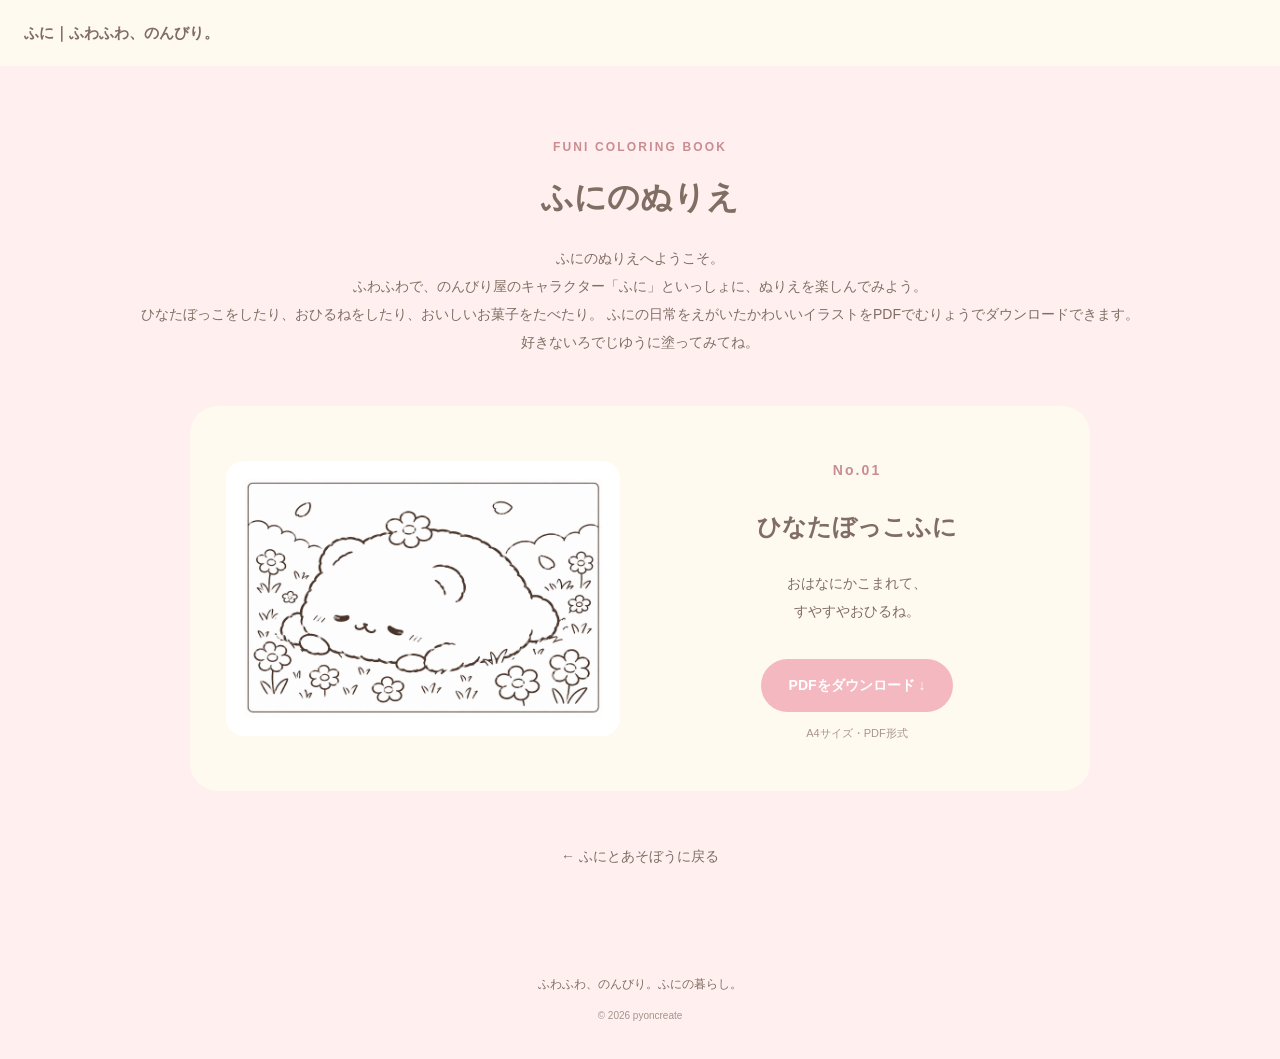
==== coloring.html @ d800a7b4 "Add files via upload" ====
<!DOCTYPE html>
<html lang="ja">

<head>
  <meta charset="UTF-8">
  <meta name="viewport" content="width=device-width,initial-scale=1.0">

  <title>ふにのぬりえ｜FUNI COLORING BOOK</title>
  <meta name="description" content="ふにのかわいいぬりえをむりょうでダウンロード。好きないろでふにを彩ってね。">

  <link rel="stylesheet" href="css/style.css">
</head>

<body>

  <!--ヘッダ- -->
  <header class="coloring-header">
    <a href="index.html" class="coloring-logo">
      ふに｜ふわふわ、のんびり。
    </a>
  </header>

<main class="coloring-page">

  <!-- タイトル -->
  <div class="coloring-intro">
    <p class="section-label">FUNI COLORING BOOK</p>
    <h1>ふにのぬりえ</h1>
    <p class="coloring-description">
      ふにのぬりえへようこそ。<br>
      ふわふわで、のんびり屋のキャラクター「ふに」といっしょに、ぬりえを楽しんでみよう。<br>
      ひなたぼっこをしたり、おひるねをしたり、おいしいお菓子をたべたり。
      ふにの日常をえがいたかわいいイラストをPDFでむりょうでダウンロードできます。<br>
      好きないろでじゆうに塗ってみてね。
    </p>
      
  </div>

  <!-- ぬりえ一覧 -->
  <section class="coloring-list">

    <article class="coloring-item">
      
      <div class="coloring-image">
        <img
            src="images/coloring-01-hinatabokko.png"
            alt="01 ひなたぼっこのふにのぬりえ">
      </div>

      <div class="coloring-info">

        <p class="coloring-number">No.01</p>

        <h2>ひなたぼっこふに</h2>

        <p>
            おはなにかこまれて、<br>
            すやすやおひるね。
        </p>
        <a href="downloads/coloring-01-hinatabokko.pdf"
            class="coloring-download"
            target="_blank"
            rel="noopener noreferrer">
            PDFをダウンロード ↓
        </a>

        <p class="coloring-note">
            A4サイズ・PDF形式
        </p>

      </div>

    </article>

  </section>

  <!-- 戻る -->
  <div class="coloring-back">
    <a href="index.html#play">
      ← ふにとあそぼうに戻る
    </a>
  </div>

  </main>

  <!-- フッター -->
  <footer class="footer">
    <p>ふわふわ、のんびり。ふにの暮らし。</p>
    <small>&copy; 2026 pyoncreate</small>
  </footer>

</body>
</html>
---- css/style.css ----
:root {
    --bg: #fff0ef;
    --text: #806d64;
    --accent: #f4b8c0;
    --cream: #fffaf0;
    --white: #ffffff;
}

* {
    box-sizing: border-box;
}

html {
    scroll-behavior: smooth;
    scroll-padding-top: 24px;
}

body {
    margin: 0;
    background-color: var(--bg);
    color: var(--text);
    font-family: "Hiragino Maru Gothic ProN", "Meiryo", sans-serif;
    line-height: 1.9;
    text-align: center;
}

img {
    display: block;
    max-width: 100%;
}

/* 共通 */

.section {
    padding: 90px 20px;
    text-align: center;
}

.section-label {
    margin: 0 0 8px;
    color: #c98d91;
    font-size: 12px;
    font-weight: bold;
    letter-spacing: 0.18em;
}

.section h2 {
    margin: 0 0 20px;
    font-size: 30px;
    font-weight: 600;
    letter-spacing: 0.06em;
}

.section-description {
    margin: 0 auto 36px;
    font-size: 14px;
    line-height: 2;
}

/* ファーストビュー */

.hero {
    width: 100%;
    margin: 0;
    padding: 0;
    text-align: center;
}

.hero-img {
    display: block;
    width: 100%;
    max-width: 100%;
    height: auto;
    margin: 0;
    border-radius: 0;
}

.hero-main-img {
    width: 100%;
    height: auto;
    object-fit: cover;
}

.hero-content {
    max-width: 680px;
    margin: 0 auto;
}

.hero-label {
    margin: 0 0 12px;
    color: #c98d91;
    font-size: 14px;
    letter-spacing: 0.12em;
}

.hero h1 {
    margin: 0 0 20px;
    font-size: clamp(30px, 5vw, 46px);
    line-height: 1.6;
    font-weight: 600;
    letter-spacing: 0.08em;
}

.hero-description {
    margin: 0 0 24px;
    font-size: 15px;
}

.hero-link {
    display: inline-block;
    padding: 10px 28px;
    border: 1px solid var(--accent);
    border-radius: 999px;
    color: var(--text);
    text-decoration: none;
    font-size: 14px;
    transition: background-color 0.2s ease;
}

.hero-link:hover {
    background-color: var(--cream);
}

/* ふにのプロフィール */

.about {
    background-color: var(--cream);
}

.funi-img {
    width: 132px;
    height: 132px;
    margin: 24px auto;
    padding: 8px;
    object-fit: contain;
    background-color: var(--white);
    border-radius: 50%;
    box-shadow: 0 4px 16px rgba(128, 109, 100, 0.10);
    animation: fuwa 3s ease-in-out infinite;
}

@keyframes fuwa {

    0%,
    100% {
        transform: translateY(0);
    }

    50% {
        transform: translateY(-5px);
    }
}

.about-lead {
    margin: 12px 0;
    font-size: 19px;
    font-weight: 600;
    line-height: 1.9;
}

.about-text {
    margin: 0 auto 32px;
    font-size: 14px;
}

.profile {
    display: grid;
    grid-template-columns: repeat(3, minmax(0, 1fr));
    gap: 16px;
    width: 100%;
    max-width: 820px;
    margin: 0 auto;
}

.profile-item {
    padding: 20px 14px;
    background-color: var(--white);
    border-radius: 20px;
}

.profile-title {
    display: inline-block;
    margin-bottom: 6px;
    color: #c98d91;
    font-size: 13px;
    font-weight: bold;
}

.profile-item p {
    margin: 0;
    font-size: 13px;
}

/* ふにとあそぼう */

.play {
    background-color: var(--bg);
}

.play-illustration {
    position: relative;
    width: 190px;
    margin: 30px auto 16px;
}

.play-illustration img {
    width: 150px;
    height: 150px;
    margin: auto;
    object-fit: contain;
    border-radius: 50%;
}

.sparkle {
    position: absolute;
    color: var(--accent);
    font-size: 28px;
}

.sparkle-one {
    top: 4px;
    right: 0;
    transform: rotate(12deg);
}

.sparkle-two {
    bottom: 12px;
    left: 0;
    font-size: 24px;
}

.coming-soon {
    display: inline-block;
    margin: 12px 0 4px;
    padding: 5px 18px;
    background-color: var(--cream);
    border-radius: 999px;
    color: #c98d91;
    font-size: 12px;
    font-weight: bold;
    letter-spacing: 0.12em;
}

.coming-soon-text {
    margin: 4px 0 0;
    font-size: 13px;
}

/* LINEスタンプ */

.stickers {
    width: 100%;
    background-color: var(--white);
}

.sticker-card {
    width: 100%;
    max-width: 1100px;
    margin: 32px auto 0;
    padding: 36px 32px;
    background-color: var(--cream);
    border-radius: 24px;
    box-shadow: none;
}

.sticker-card h3 {
    margin: 0 0 28px;
    font-size: 20px;
    font-weight: 600;
}

.sticker-gallery {
    display: flex;
    justify-content: center;
    align-items: center;
    width: 100%;
    max-width: 800px;
    margin: 0 auto 32px;
}

.sticker-gallery img {
    display: block;
    width: 100%;
    max-width: 700px;
    height: auto;
    margin: 0 auto;
    object-fit: contain;
    border-radius: 16px;
    background-color: transparent;
}

@media (max-width: 600px) {
    .sticker-card {
        padding: 24px 14px;
        border-radius: 18px;
    }

    .sticker-card h3 {
        font-size: 17px;
    }

    .sticker-gallery {
        margin-bottom: 24px;
    }

    .sticker-gallery img {
        width: 100%;
        max-width: 100%;
    }
}

.line-button {
    display: inline-block;
    padding: 12px 34px;
    background-color: var(--accent);
    color: var(--white);
    font-size: 15px;
    font-weight: bold;
    text-decoration: none;
    border-radius: 999px;
    box-shadow: 0 4px 10px rgba(128, 109, 100, 0.12);
    transition: transform 0.2s ease, opacity 0.2s ease;
}

.line-button:hover {
    opacity: 0.85;
    transform: translateY(-2px);
}

/* フッター */

.footer {
    padding: 32px 20px;
    text-align: center;
    font-size: 12px;
}

.footer p {
    margin: 0 0 8px;
}

.footer small {
    opacity: 0.7;
}

/* 動きを控えたい方への配慮 */

@media (prefers-reduced-motion: reduce) {
    html {
        scroll-behavior: auto;
    }

    .funi-img {
        animation: none;
    }
}

/* タブレット・スマホ */

@media (max-width: 600px) {
    .hero {
        padding: 10px 8px 36px;
    }

    .hero-img {
        border-radius: 12px;
    }

    .hero-copy {}

    .hero h1 {
        font-size: 30px;
    }

    .hero-description {
        font-size: 14px;
    }

    .section {
        padding: 64px 18px;
    }

    .section h2 {
        font-size: 25px;
    }

    .profile {
        grid-template-columns: 1fr;
        max-width: 340px;
        gap: 12px;
    }

    .profile-item {
        padding: 16px;
    }

    .sticker-card {
        padding: 24px 16px;
        border-radius: 20px;
    }

    .sticker-card h3 {
        font-size: 17px;
    }

    .sticker-gallery {
        gap: 7px;
    }

    .line-button {
        padding: 11px 26px;
        font-size: 14px;
    }
}

/*ふにの紹介エリア*/
.about {
    width: 100%;
    max-width: none;
    margin: 0;
    padding: 64px 24px 72px;
    background-color: var(--cream);
    text-align: center;
}

.about h2 {
    margin: 0 0 20px;
    font-size: 26px;
    font-weight: 600;
    letter-spacing: 0.06em;
}

.about-intro {
    margin: 0 auto;
    font-size: 15px;
    line-height: 2.2;
}

/*ふにの紹介画像*/
.about-img {
    display: block;
    width: 100%;
    max-width: 520px;
    height: auto;
    margin: 0 auto 24px;
    border-radius: 20px;
}

/* プロフィール：カードではなく、すっきりした紹介欄 */
.profile {
    display: grid;
    grid-template-columns: repeat(3, minmax(0, 1fr));
    gap: 0;
    width: 100%;
    max-width: 1000px;
    margin: 40px auto 0;
    border-top: 1px solid #eadbd3;
    border-bottom: 1px solid #eadbd3;
}

.profile-item {
    padding: 24px 18px;
    background: transparent;
    border-radius: 0;
}

.profile-item+.profile-item {
    border-left: 1px solid #eadbd3;
}

.profile-title {
    display: block;
    margin-bottom: 8px;
    color: #c98d91;
    font-size: 13px;
    font-weight: bold;
}

.profile-item p {
    margin: 0;
    font-size: 13px;
    line-height: 1.9;
}

@media (max-width: 600px) {
    .about {
        padding: 48px 20px 52px;
    }

    .profile {
        grid-template-columns: 1fr;
        max-width: 360px;
        margin-top: 28px;
    }

    .profile-item {
        padding: 18px 10px;
    }

    .profile-item+.profile-item {
        border-left: none;
        border-top: 1px solid #eadbd3;
    }
}

/* ファーストビューのナビゲーション */
.hero-nav {
    display: flex;
    justify-content: center;
    flex-wrap: wrap;
    gap: 12px;
    padding: 24px 12px 32px;
}

.hero-nav a {
    display: inline-block;
    padding: 10px 24px;
    border: 1px solid #e8c9c6;
    border-radius: 999px;
    color: var(--text);
    background: var(--cream);
    text-decoration: none;
    font-size: 14px;
    font-weight: 600;
    transition: background-color 0.2s ease, transform 0.2s ease;
}

.hero-nav a:hover {
    background-color: #f9dfe0;
    transform: translateY(-2px);
}

@media (max-width: 600px) {
    .hero-nav {
        gap: 8px;
        padding: 18px 8px 28px;
    }

    .hero-nav a {
        padding: 9px 14px;
        font-size: 12px;
    }
}

/*トップへ戻るボタン*/
.back-to-top {
    position: fixed;
    right: 24px;
    bottom: 24px;
    z-index: 1000;

    display: inline-block;
    padding: 10px 20px;
    background-color: #f4b8c0;
    color: #ffffff;
    text-decoration: none;
    font-size: bold;

    border-radius: 999px;
    box-shadow: 0 4px 12px rgba(128, 109, 100, 0.15);

    transition: opacity 0.2s ease, transform 0.2s ease;

}

.back-to-top:hover {
    opacity: 0.85;
    transform: translateY(-3px);
}

/*スマートフォン*/
@media(max-width:600px) {
    .back-to-top {
        right: 12px;
        bottom: 12px;
        padding: 9px 15px;
        font-size: 12px;
    }
}

/* =================================
   ファーストビュー ナビゲーション改良
================================= */

.hero-nav {
    gap: 16px;
    padding: 28px 16px 36px;
}

.hero-nav a {
    padding: 16px 36px;
    font-size: 17px;
    min-width: 180px;
    text-align: center;
    border-width: 1.5px;
    transition: background-color 0.2s ease,
        transform 0.2s ease;
}

.hero-nav a:hover {
    background-color: #f9dfe0;
    transform: translateY(-3px);
}

/* スマートフォン */
@media (max-width: 600px) {

    .hero-nav {
        gap: 10px;
        padding: 20px 12px 30px;
    }

    .hero-nav a {
        min-width: 0;
        padding: 12px 18px;
        font-size: 14px;
        flex: 1 1 40%;
    }
}

/* =================================
   ふにとあそぼう カテゴリー
================================= */

.play {
    background-color: var(--bg);
}

.play-contents {
    display: grid;
    grid-template-columns: repeat(2, minmax(0, 1fr));
    gap: 24px;
    width: 100%;
    max-width: 900px;
    margin: 40px auto 0;
}

.play-card {
    display: block;
    overflow: hidden;
    background-color: var(--cream);
    border-radius: 24px;
    color: var(--text);
    text-decoration: none;
    text-align: center;
    box-shadow: 0 4px 16px rgba(128, 109, 100, 0.06);
    transition: transform 0.2s ease,
        box-shadow 0.2s ease;
}

.play-card:hover {
    transform: translateY(-4px);
    box-shadow: 0 8px 20px rgba(128, 109, 100, 0.10);
}

.play-card-image {
    width: 100%;
    height: 220px;
    overflow: hidden;
    background-color: #fffaf5;
}

.play-card-image img {
    width: 100%;
    height: 100%;
    object-fit: cover;
}

.play-card-text {
    padding: 22px 16px 26px;
}

.play-card-label {
    margin: 0 0 6px;
    color: #c98d91;
    font-size: 11px;
    font-weight: bold;
    letter-spacing: 0.12em;
}

.play-card-text h3 {
    margin: 0 0 8px;
    font-size: 19px;
    font-weight: 600;
}

.play-card-text>p:not(.play-card-label) {
    margin: 0 0 14px;
    font-size: 13px;
}

.play-card-link {
    display: inline-block;
    color: #c98d91;
    font-size: 13px;
    font-weight: bold;
}

/* ゲームの準備中エリア */

.game-image {
    display: flex;
    justify-content: center;
    align-items: center;
    gap: 30px;
    color: #e8b6bd;
    font-size: 40px;
}

.game-image span:nth-child(2) {
    font-size: 55px;
}

.coming-card {
    cursor: default;
}

.coming-card:hover {
    transform: none;
    box-shadow: 0 4px 16px rgba(128, 109, 100, 0.06);
}

.play-card .coming-soon {
    margin: 4px 0 0;
}

/* スマートフォン */

@media (max-width: 600px) {

    .play-contents {
        grid-template-columns: 1fr;
        max-width: 380px;
        gap: 20px;
        margin-top: 28px;
    }

    .play-card-image {
        height: 200px;
    }

    .play-card-text {
        padding: 18px 14px 22px;
    }

    .play-card-text h3 {
        font-size: 18px;
    }
}


/* FUNI COLORING BOOK */

.coloring-header {
    padding: 18px 24px;
    text-align: left;
    background-color: var(--cream);
}

.coloring-logo {
    color: var(--text);
    font-size: 15px;
    font-weight: bold;
    text-decoration: none;
}

.coloring-page {
    min-height: 70vh;
    padding: 70px 20px;
}

.coloring-intro {
    margin-bottom: 50px;
}

.coloring-intro h1 {
    margin: 8px 0 16px;
    font-size: 32px;
    font-weight: 600;
}

.coloring-intro p:last-child {
    font-size: 14px;
    line-height: 2;
}

.coloring-list {
    width: 100%;
    max-width: 900px;
    margin: 0 auto;
}

.coloring-item {
    display: grid;
    grid-template-columns: 1fr 1fr;
    align-items: center;
    gap: 40px;
    padding: 36px;
    background-color: var(--cream);
    border-radius: 28px;
}

.coloring-image {
    padding: 18px;
    background-color: var(--white);
    border-radius: 18px;
}

.coloring-image img {
    display: block;
    width: 100%;
    height: auto;
    object-fit: contain;
}

.coloring-info {
    text-align: center;
}

.coloring-number {
    color: #c98d91;
    font-size: 13px;
    font-weight: bold;
    letter-spacing: 0.15em;
}

.coloring-info h2 {
    font-size: 24px;
    font-weight: 600;
}

.coloring-info p {
    font-size: 14px;
    line-height: 2;
}

.coloring-download {
    display: inline-block;
    margin-top: 20px;
    padding: 13px 28px;
    background-color: var(--accent);
    color: var(--white);
    font-size: 14px;
    font-weight: bold;
    text-decoration: none;
    border-radius: 999px;
    transition: 0.2s ease;
}

.coloring-download:hover {
    opacity: 0.8;
    transform: translateY(-2px);
}

.coloring-info .coloring-note {
    margin-top: 10px;
    color: #a9958c;
    font-size: 11px;
}

.coloring-back {
    margin-top: 50px;
}

.coloring-back a {
    color: var(--text);
    font-size: 14px;
    text-decoration: none;
}

.coloring-back a:hover {
    color: #c98d91;
}

/* スマートフォン */

@media (max-width: 600px) {

    .coloring-page {
        padding: 48px 16px;
    }

    .coloring-intro h1 {
        font-size: 26px;
    }

    .coloring-item {
        grid-template-columns: 1fr;
        gap: 20px;
        padding: 20px;
        border-radius: 20px;
    }

    .coloring-image {
        padding: 10px;
    }

    .coloring-info h2 {
        font-size: 21px;
    }

    .coloring-download {
        width: 100%;
        max-width: 280px;
    }
}
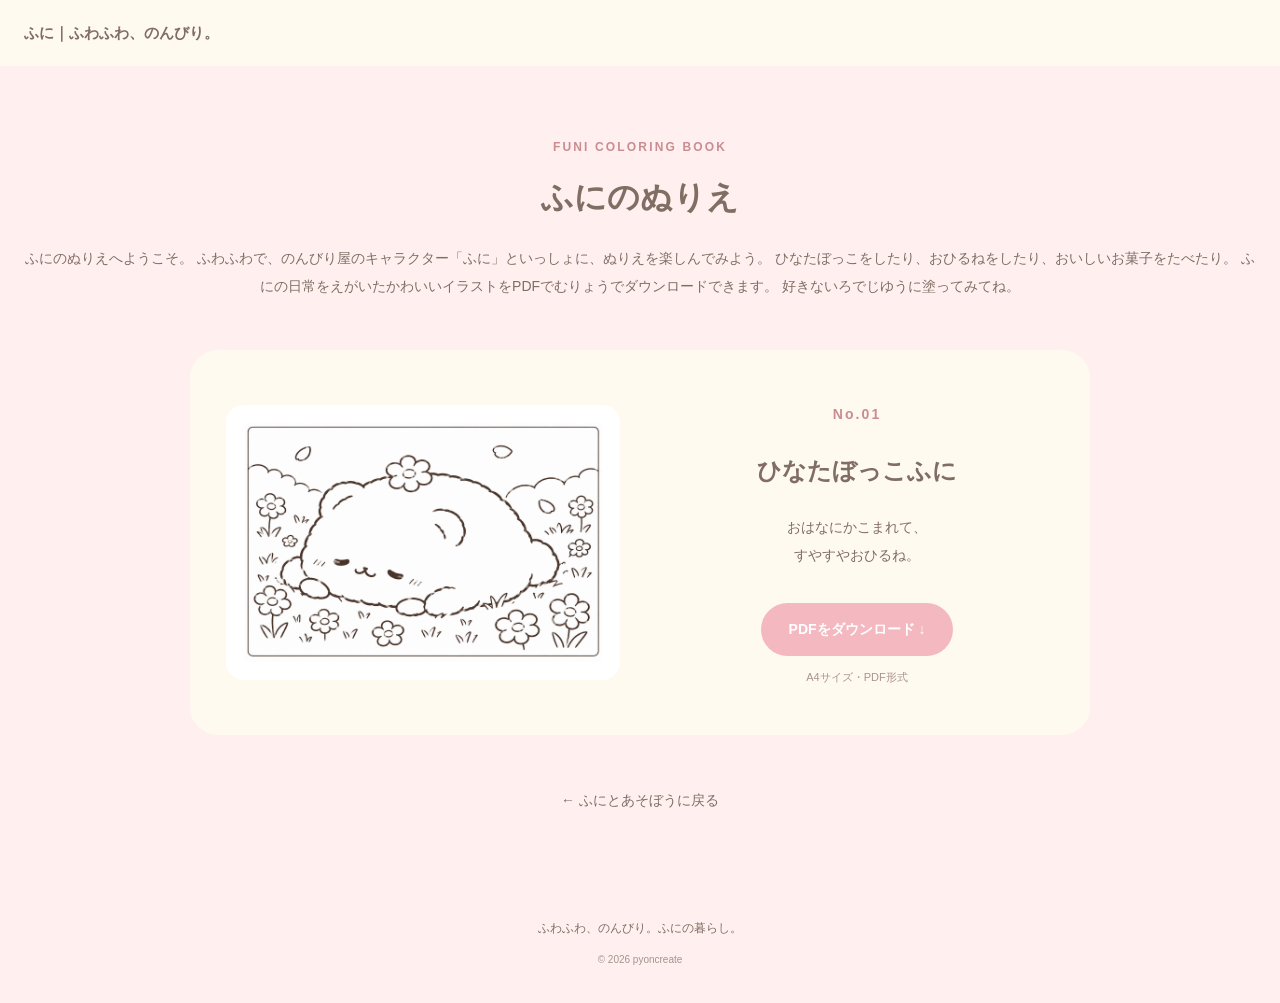
==== commit f7925c82: "Add files via upload" ====
--- a/coloring.html
+++ b/coloring.html
@@ -27,10 +27,10 @@
     <p class="section-label">FUNI COLORING BOOK</p>
     <h1>ふにのぬりえ</h1>
     <p class="coloring-description">
-      ふにのぬりえへようこそ。<br>
-      ふわふわで、のんびり屋のキャラクター「ふに」といっしょに、ぬりえを楽しんでみよう。<br>
+      ふにのぬりえへようこそ。
+      ふわふわで、のんびり屋のキャラクター「ふに」といっしょに、ぬりえを楽しんでみよう。
       ひなたぼっこをしたり、おひるねをしたり、おいしいお菓子をたべたり。
-      ふにの日常をえがいたかわいいイラストをPDFでむりょうでダウンロードできます。<br>
+      ふにの日常をえがいたかわいいイラストをPDFでむりょうでダウンロードできます。
       好きないろでじゆうに塗ってみてね。
     </p>
       
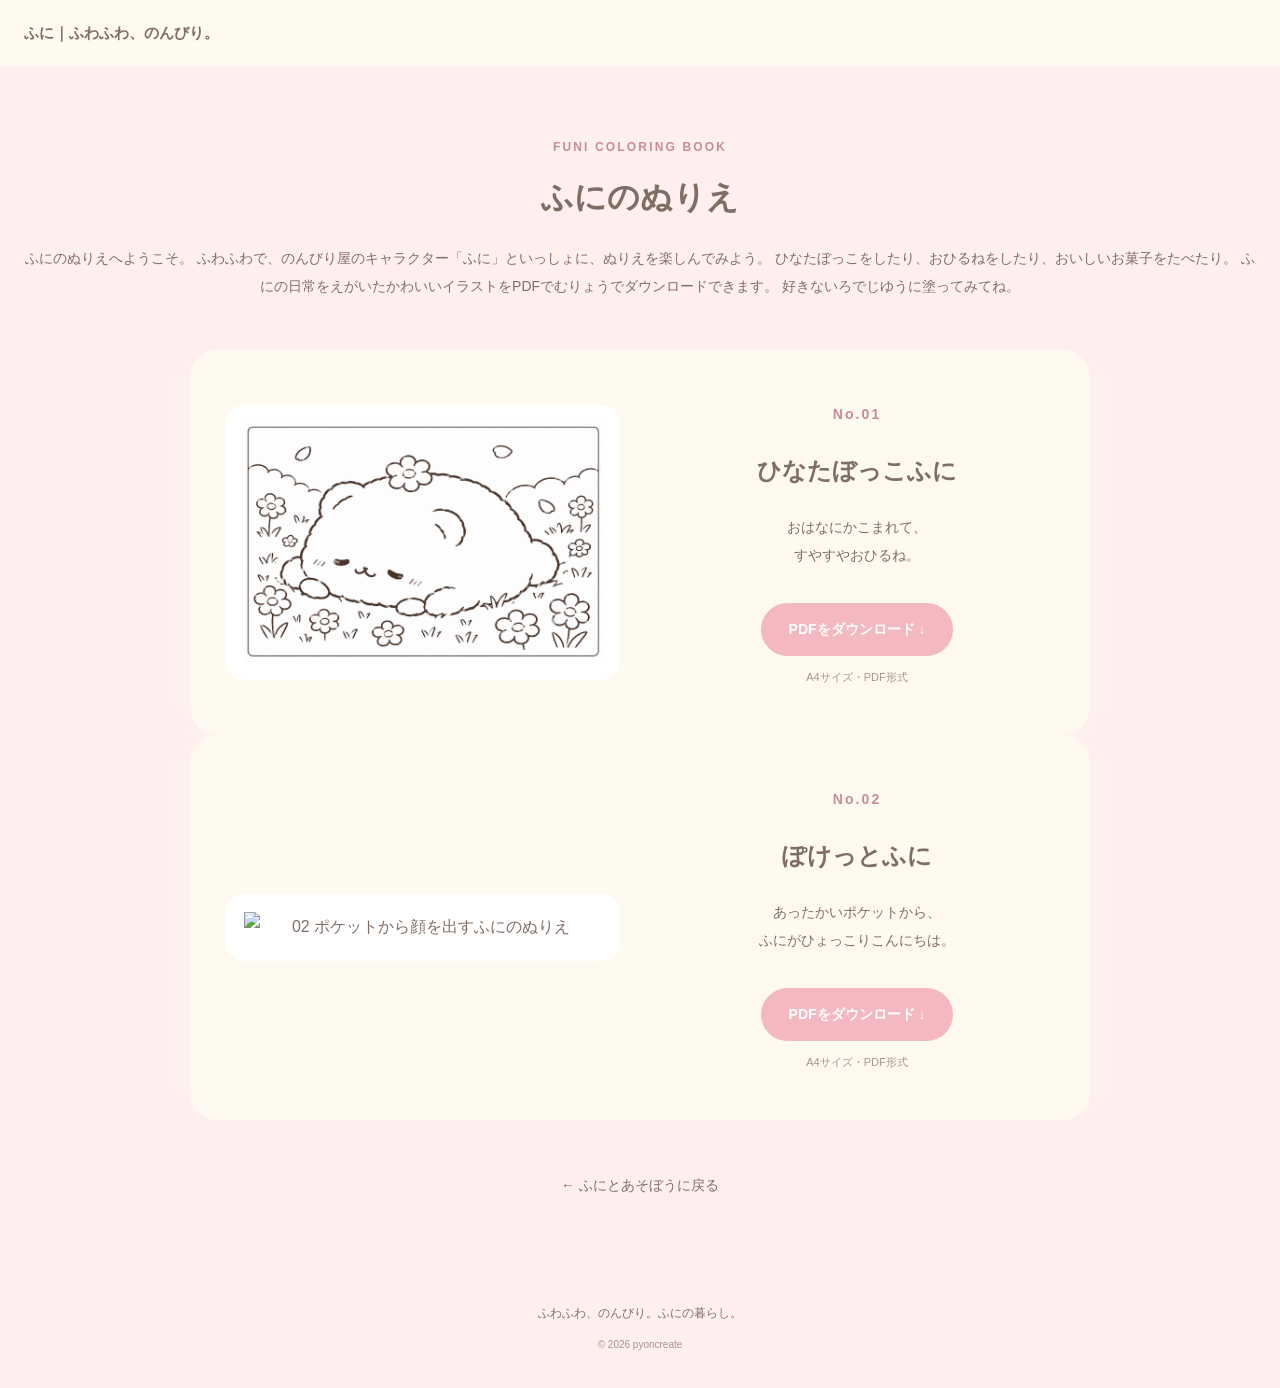
==== commit 161505cb: "Add files via upload" ====
--- a/coloring.html
+++ b/coloring.html
@@ -72,6 +72,39 @@
 
     </article>
 
+    <article class="coloring-item">
+
+      <div class="coloring-image">
+        <img
+            src="images/coloring-02-pocket-funi.png"
+            alt="02 ポケットから顔を出すふにのぬりえ">
+      </div>
+
+      <div class="coloring-info">
+
+        <p class="coloring-number">No.02</p>
+
+        <h2>ぽけっとふに</h2>
+
+        <p>
+            あったかいポケットから、<br>
+            ふにがひょっこりこんにちは。
+        </p>
+
+        <a href="downloads/coloring-02-pocket-funi.pdf"
+            class="coloring-download"
+            target="_blank"
+            rel="noopener noreferrer">
+            PDFをダウンロード ↓
+        </a>
+
+        <p class="coloring-note">
+            A4サイズ・PDF形式
+        </p>
+
+      </div>
+    </article>
+
   </section>
 
   <!-- 戻る -->
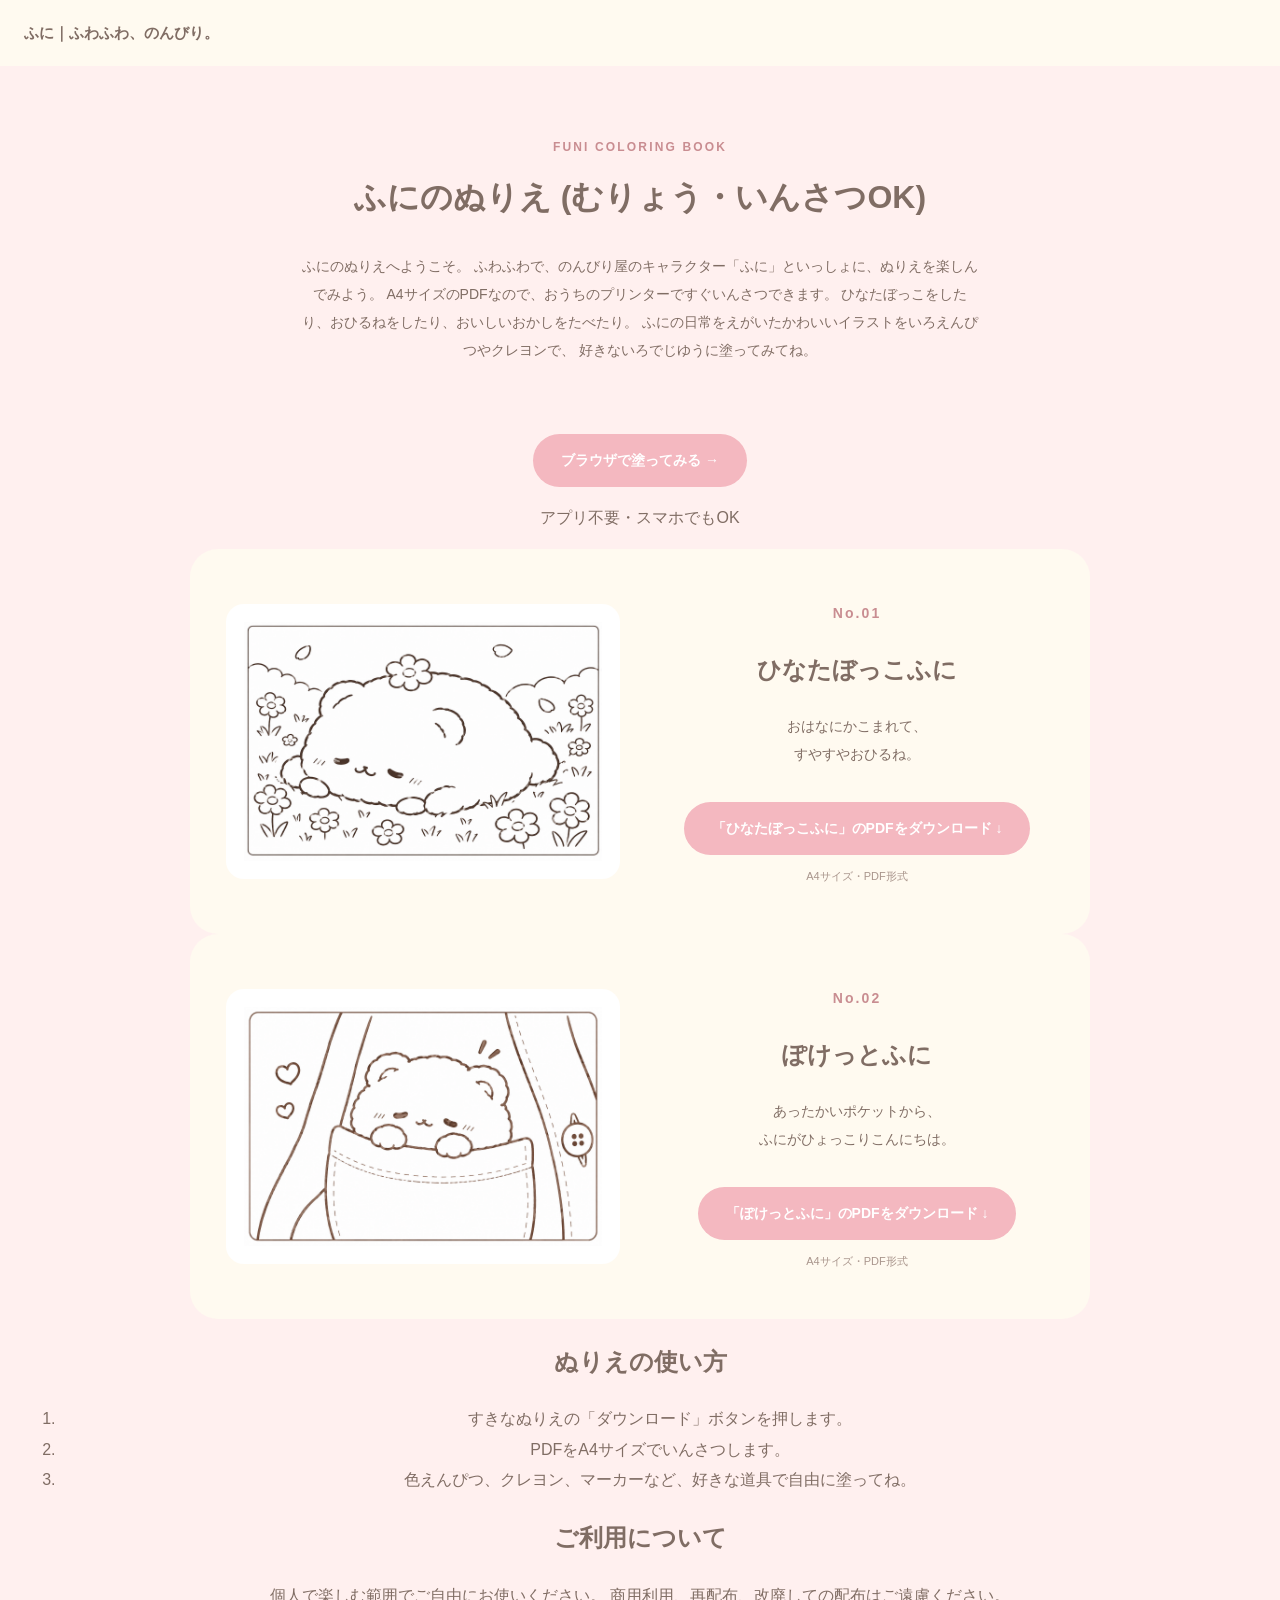
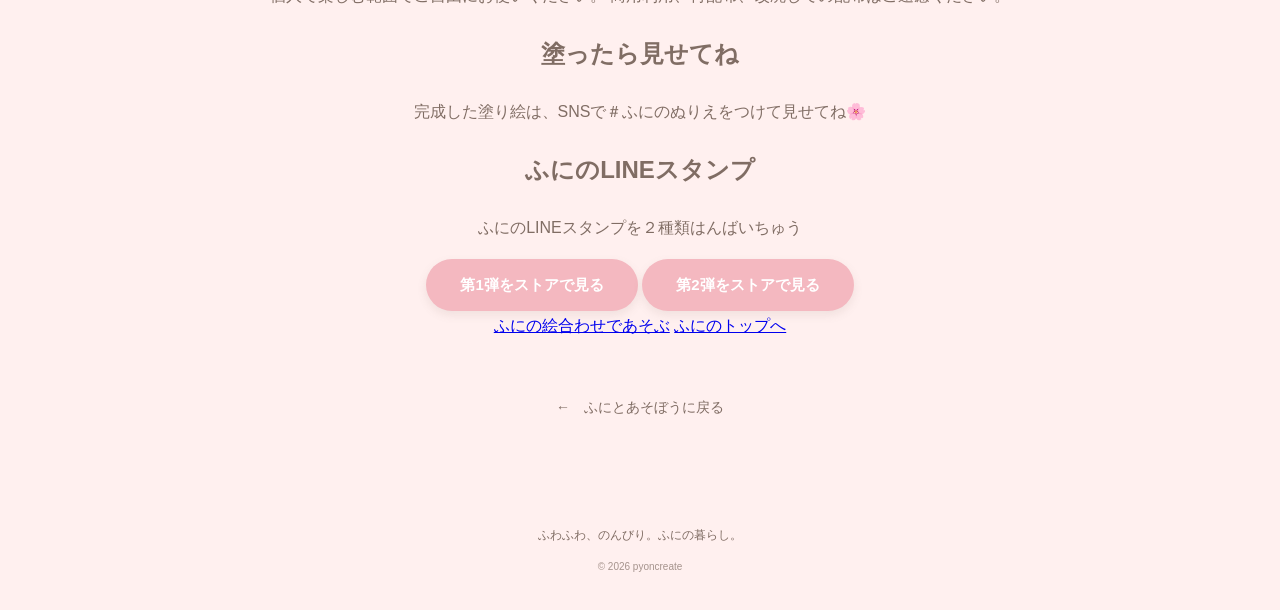
==== commit ddb4c7b6: "Add files via upload" ====
--- a/coloring.html
+++ b/coloring.html
@@ -5,11 +5,25 @@
   <meta charset="UTF-8">
   <meta name="viewport" content="width=device-width,initial-scale=1.0">
 
-  <title>ふにのぬりえ｜FUNI COLORING BOOK</title>
+  <title>ふにのぬりえ｜FUNI COLORING BOOK | 無料で印刷できるかわいいぬりえ</title>
   <meta name="description" content="ふにのかわいいぬりえをむりょうでダウンロード。好きないろでふにを彩ってね。">
 
+  <link rel="canonical" href="https://pyoncreate.github.io/funi/coloring.html">
+
+<!-- SNSで共有されたときの表示 -->
+  <meta property="og:type" content="website">
+  <meta property="og:title" content="ふにのぬりえ｜無料で印刷できるかわいい塗り絵">
+  <meta property="og:description" content="A4のPDFで無料ダウンロード。ふにの日常を好きな色で塗ろう。">
+  <meta property="og:url" content="https://pyoncreate.github.io/funi/coloring.html">
+  <meta property="og:image" content="https://pyoncreate.github.io/funi/images/coloring-01-hinatabokko.png">
+  <meta name="twitter:card" content="summary_large_image">
+
   <link rel="stylesheet" href="css/style.css">
+  <link rel="stylesheet" href="css/extra.css">
+
 </head>
+
+
 
 <body>
 
@@ -25,16 +39,23 @@
   <!-- タイトル -->
   <div class="coloring-intro">
     <p class="section-label">FUNI COLORING BOOK</p>
-    <h1>ふにのぬりえ</h1>
+    <h1>ふにのぬりえ (むりょう・いんさつOK)</h1>
     <p class="coloring-description">
       ふにのぬりえへようこそ。
       ふわふわで、のんびり屋のキャラクター「ふに」といっしょに、ぬりえを楽しんでみよう。
-      ひなたぼっこをしたり、おひるねをしたり、おいしいお菓子をたべたり。
-      ふにの日常をえがいたかわいいイラストをPDFでむりょうでダウンロードできます。
+      A4サイズのPDFなので、おうちのプリンターですぐいんさつできます。
+      ひなたぼっこをしたり、おひるねをしたり、おいしいおかしをたべたり。
+      ふにの日常をえがいたかわいいイラストをいろえんぴつやクレヨンで、
       好きないろでじゆうに塗ってみてね。
     </p>
-      
   </div>
+
+  <!--ブラウザで塗る-->
+  <div class="coloring-online">
+    <a href="paint.html" class="coloring-download">ブラウザで塗ってみる → </a>
+    <p>アプリ不要・スマホでもOK</p>
+  </div>
+    
 
   <!-- ぬりえ一覧 -->
   <section class="coloring-list">
@@ -43,8 +64,8 @@
       
       <div class="coloring-image">
         <img
-            src="images/coloring-01-hinatabokko.png"
-            alt="01 ひなたぼっこのふにのぬりえ">
+          src="images/coloring-01-hinatabokko.png"
+          alt="お花に囲まれて、ひなたぼっこをしながらお昼寝するのふにのぬりえ(線画)">
       </div>
 
       <div class="coloring-info">
@@ -54,14 +75,15 @@
         <h2>ひなたぼっこふに</h2>
 
         <p>
-            おはなにかこまれて、<br>
-            すやすやおひるね。
+          おはなにかこまれて、<br>
+          すやすやおひるね。
         </p>
+
         <a href="downloads/coloring-01-hinatabokko.pdf"
-            class="coloring-download"
-            target="_blank"
-            rel="noopener noreferrer">
-            PDFをダウンロード ↓
+          class="coloring-download"
+          target="_blank"
+          rel="noopener noreferrer">
+          「ひなたぼっこふに」のPDFをダウンロード ↓
         </a>
 
         <p class="coloring-note">
@@ -69,15 +91,15 @@
         </p>
 
       </div>
-
     </article>
 
     <article class="coloring-item">
 
       <div class="coloring-image">
         <img
-            src="images/coloring-02-pocket-funi.png"
-            alt="02 ポケットから顔を出すふにのぬりえ">
+          src="images/coloring-02-pocket-funi.png"
+          alt="ポケットから顔を出してこんにちはをするふにのぬりえ(線画)"
+          loading="lazy">
       </div>
 
       <div class="coloring-info">
@@ -87,34 +109,80 @@
         <h2>ぽけっとふに</h2>
 
         <p>
-            あったかいポケットから、<br>
-            ふにがひょっこりこんにちは。
+          あったかいポケットから、<br>
+          ふにがひょっこりこんにちは。
         </p>
 
         <a href="downloads/coloring-02-pocket-funi.pdf"
-            class="coloring-download"
-            target="_blank"
-            rel="noopener noreferrer">
-            PDFをダウンロード ↓
+          class="coloring-download"
+          target="_blank"
+          rel="noopener noreferrer">
+          「ぽけっとふに」のPDFをダウンロード ↓
         </a>
 
         <p class="coloring-note">
             A4サイズ・PDF形式
         </p>
-
       </div>
     </article>
 
   </section>
 
-  <!-- 戻る -->
+  <!--使い方・ご利用について-->
+
+  <section class="coloring-guide">
+    
+    <h2>ぬりえの使い方</h2>
+    <ol>
+      <li>すきなぬりえの「ダウンロード」ボタンを押します。</li>
+      <li>PDFをA4サイズでいんさつします。</li>
+      <li>色えんぴつ、クレヨン、マーカーなど、好きな道具で自由に塗ってね。</li>
+    </ol>
+
+    <h2>ご利用について</h2>
+    <p>
+     個人で楽しむ範囲でご自由にお使いください。
+     商用利用、再配布、改廃しての配布はご遠慮ください。
+    </p>
+
+    <h2>塗ったら見せてね</h2>
+    <p>完成した塗り絵は、SNSで＃ふにのぬりえをつけて見せてね🌸
+    </p>
+    
+    <!--LINE スタンプ　-->
+    <section class="coloring-sticker">
+      <h2>ふにのLINEスタンプ</h2>
+      <p>ふにのLINEスタンプを２種類はんばいちゅう</p>
+      <a href="https://store.line.me/stickershop/product/34119301/ja"
+        class="line-button"
+        target="_blank"
+        rel="noopener noreferrer">
+        第1弾をストアで見る
+      </a>
+
+      <a href="https://store.line.me./stickershop/product/36836788/ja"
+        class="line-button"
+        target="_blank"
+        rel="noopener noreferrer">
+        第2弾をストアで見る
+      </a>
+    </section>
+
+
+  <!-- ほかのページへ -->
+  <div class="coloring-more" aria-label="ほかのページ"> 
+    <a href="games/memory.html">ふにの絵合わせであそぶ</a>
+    <a href="index.html">ふにのトップへ</a>
+  </div>
+
+<!--戻る-->
   <div class="coloring-back">
-    <a href="index.html#play">
-      ← ふにとあそぼうに戻る
+    <a href = "index.html#play">
+    ←　ふにとあそぼうに戻る
     </a>
   </div>
 
-  </main>
+</main>
 
   <!-- フッター -->
   <footer class="footer">
--- a/css/style.css
+++ b/css/style.css
@@ -903,4 +903,13 @@
         width: 100%;
         max-width: 280px;
     }
+}
+
+.coloring-description {
+    max-width: 680px;
+    margin: 24px auto 0;
+    font-size: 14px;
+    line-height: 2;
+    text-align: center;
+    color: var(--text);
 }
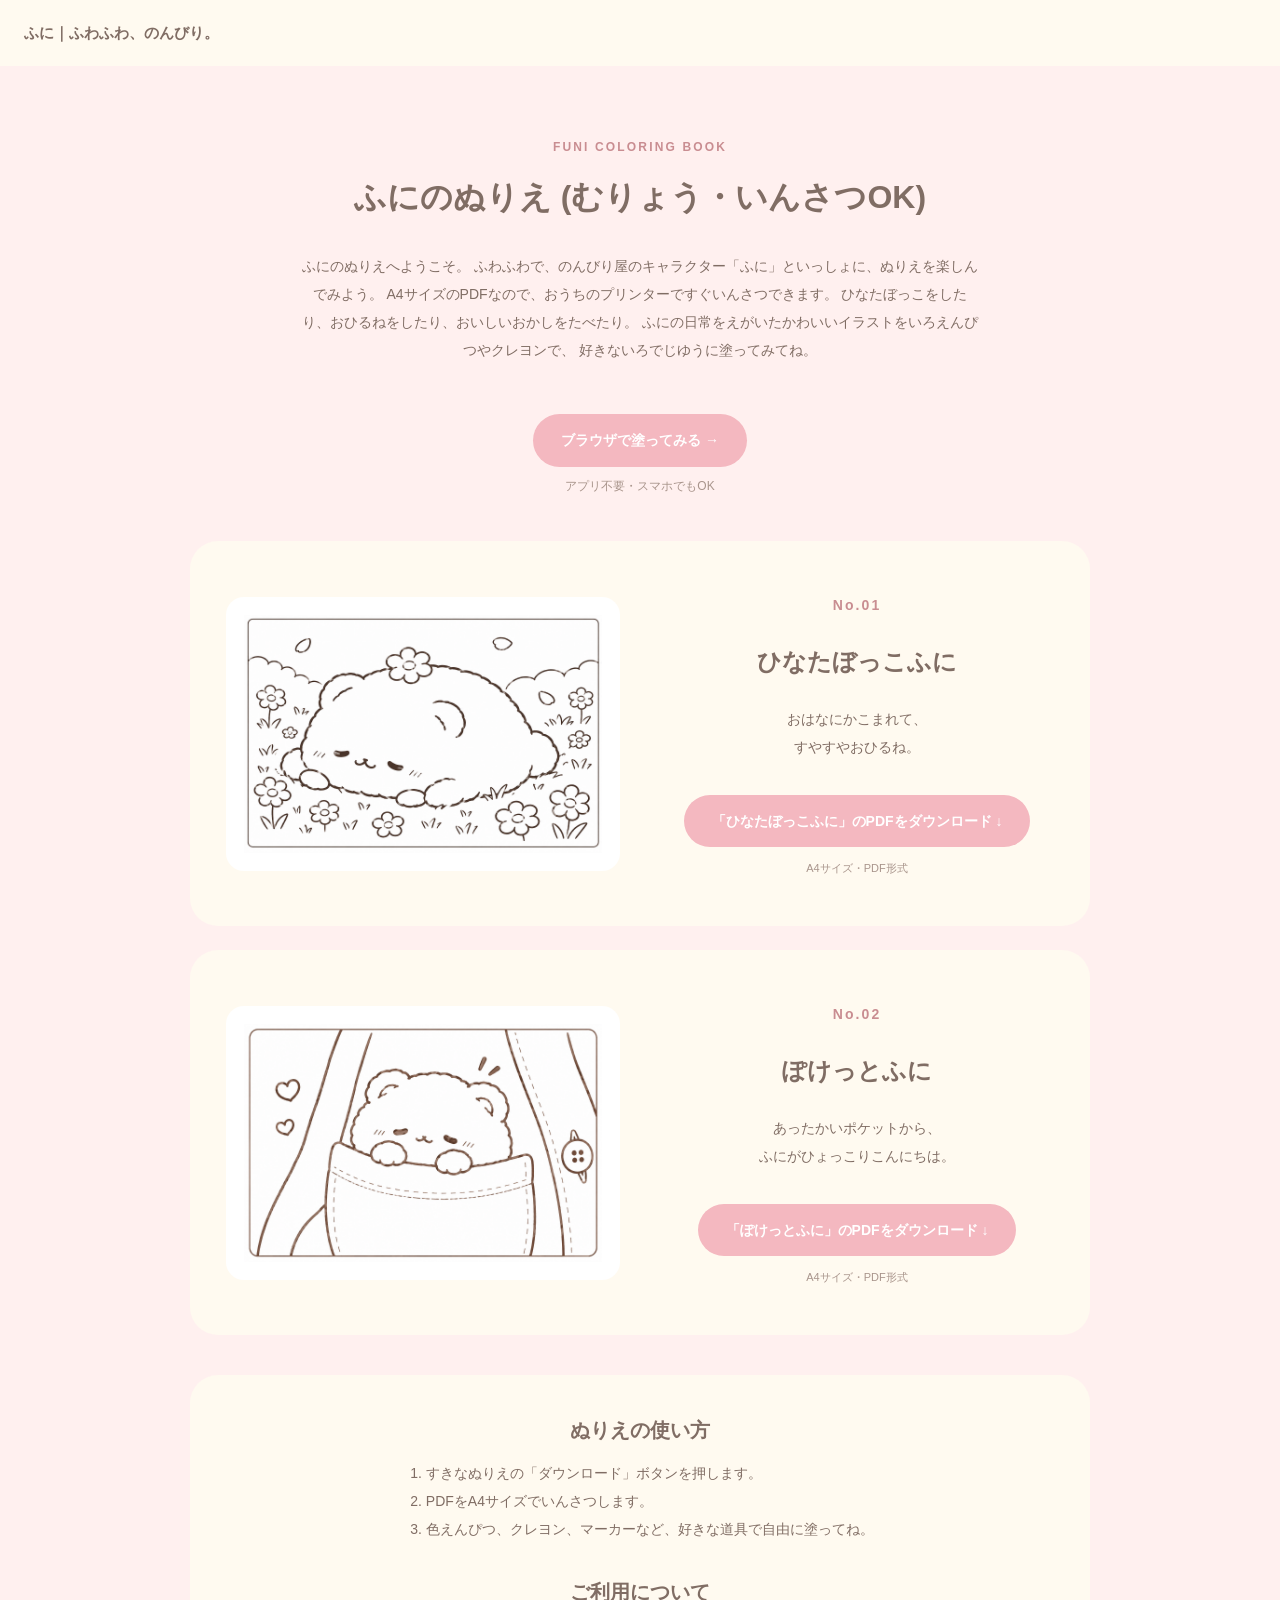
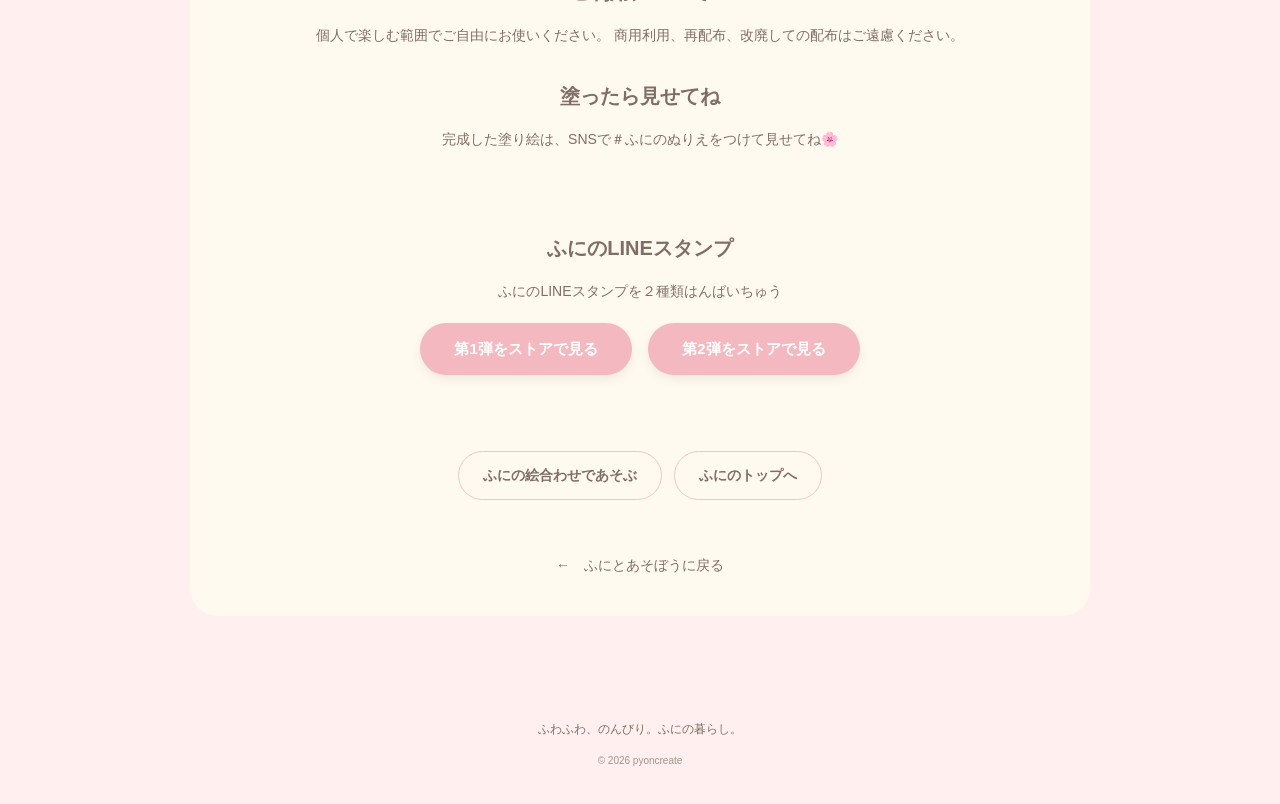
==== commit 8010c72e: "Update coloring.html" ====
--- a/coloring.html
+++ b/coloring.html
@@ -160,7 +160,7 @@
         第1弾をストアで見る
       </a>
 
-      <a href="https://store.line.me./stickershop/product/36836788/ja"
+      <a href="https://store.line.me./stickershop/product/36835788/ja"
         class="line-button"
         target="_blank"
         rel="noopener noreferrer">
@@ -191,4 +191,4 @@
   </footer>
 
 </body>
-</html>+</html>
--- a/css/extra.css
+++ b/css/extra.css
@@ -0,0 +1,130 @@
+/* ふにサイト 追加スタイル
+   css/style.css のあとに読み込みます。既存の style.css は変更しません。 */
+
+
+/* ---------------------------------
+   トップページ
+   見出しを h2 → h1 に変えたぶんの見た目調整
+   (以前の .about h2 と同じ見た目にそろえています)
+--------------------------------- */
+
+.about h1 {
+    margin: 0 0 20px;
+    font-size: 26px;
+    font-weight: 600;
+    letter-spacing: 0.06em;
+}
+
+
+/* ---------------------------------
+   ぬりえページ 追加パーツ
+--------------------------------- */
+
+/* 「ブラウザで塗る」ボタン */
+.coloring-online {
+    margin: -20px 0 44px;
+}
+
+.coloring-online p {
+    margin: 8px 0 0;
+    color: #a9958c;
+    font-size: 12px;
+}
+
+/* ぬりえカード同士のすきま */
+.coloring-item+.coloring-item {
+    margin-top: 24px;
+}
+
+/* 使い方・ご利用 / LINEスタンプ のカード */
+.coloring-guide,
+.coloring-sticker {
+    width: 100%;
+    max-width: 900px;
+    margin: 40px auto 0;
+    padding: 36px;
+    background-color: var(--cream);
+    border-radius: 28px;
+}
+
+.coloring-guide h2,
+.coloring-sticker h2 {
+    margin: 28px 0 10px;
+    font-size: 20px;
+    font-weight: 600;
+}
+
+.coloring-guide h2:first-child,
+.coloring-sticker h2:first-child {
+    margin-top: 0;
+}
+
+.coloring-guide p,
+.coloring-sticker p {
+    margin: 0;
+    font-size: 14px;
+    line-height: 2;
+}
+
+/* 番号つきリストは、枠の中央に置きつつ文字は左そろえ */
+.coloring-guide ol {
+    display: inline-block;
+    margin: 0;
+    padding-left: 1.4em;
+    text-align: left;
+    font-size: 14px;
+    line-height: 2;
+}
+
+.coloring-sticker .line-button {
+    margin: 18px 6px 0;
+}
+
+/* ほかのページへのリンク(丸いボタン風) */
+.coloring-more {
+    display: flex;
+    justify-content: center;
+    flex-wrap: wrap;
+    gap: 12px;
+    margin-top: 40px;
+}
+
+.coloring-more a {
+    display: inline-block;
+    padding: 10px 24px;
+    border: 1px solid #e8c9c6;
+    border-radius: 999px;
+    background-color: var(--cream);
+    color: var(--text);
+    font-size: 14px;
+    font-weight: 600;
+    text-decoration: none;
+    transition: background-color 0.2s ease, transform 0.2s ease;
+}
+
+.coloring-more a:hover {
+    background-color: #f9dfe0;
+    transform: translateY(-2px);
+}
+
+/* スマートフォン */
+@media (max-width: 600px) {
+
+    .coloring-guide,
+    .coloring-sticker {
+        margin-top: 28px;
+        padding: 24px 18px;
+        border-radius: 20px;
+    }
+
+    .coloring-sticker .line-button {
+        display: block;
+        max-width: 280px;
+        margin: 14px auto 0;
+    }
+
+    .coloring-more a {
+        padding: 9px 18px;
+        font-size: 13px;
+    }
+}
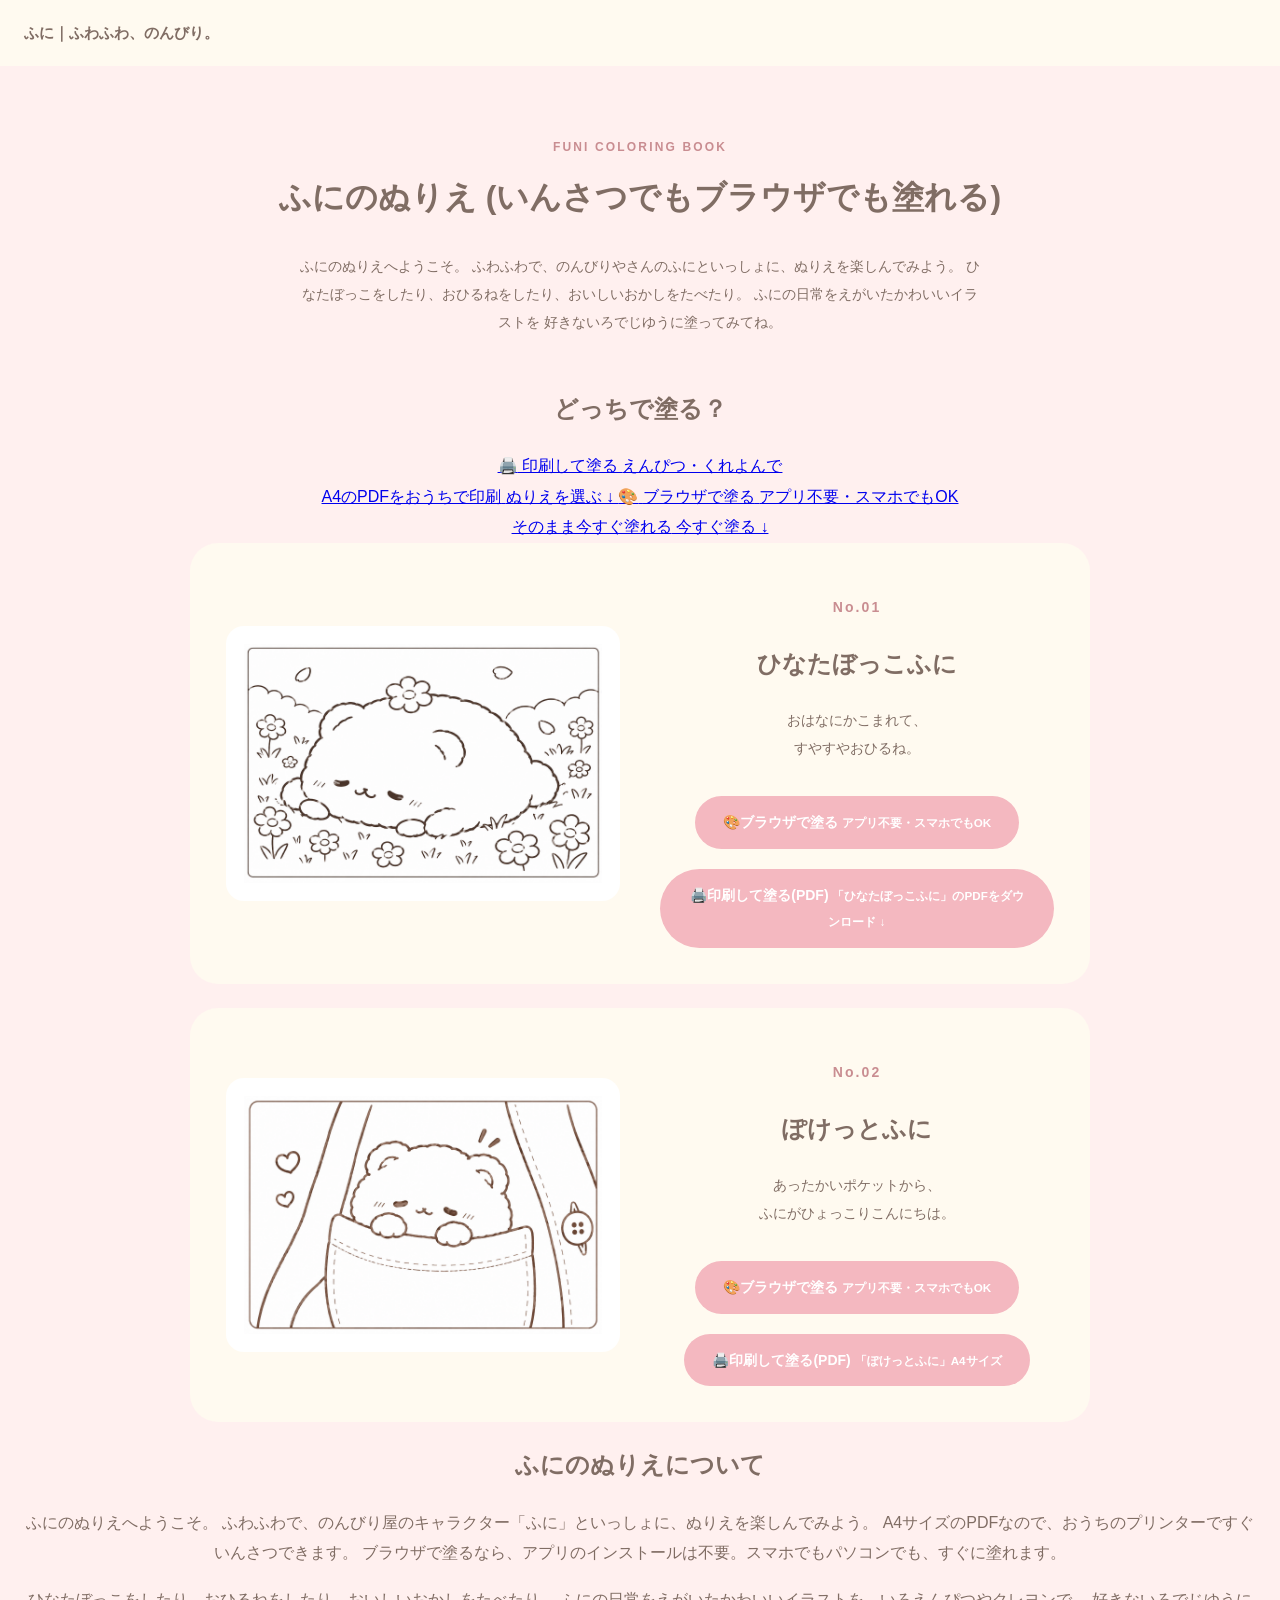
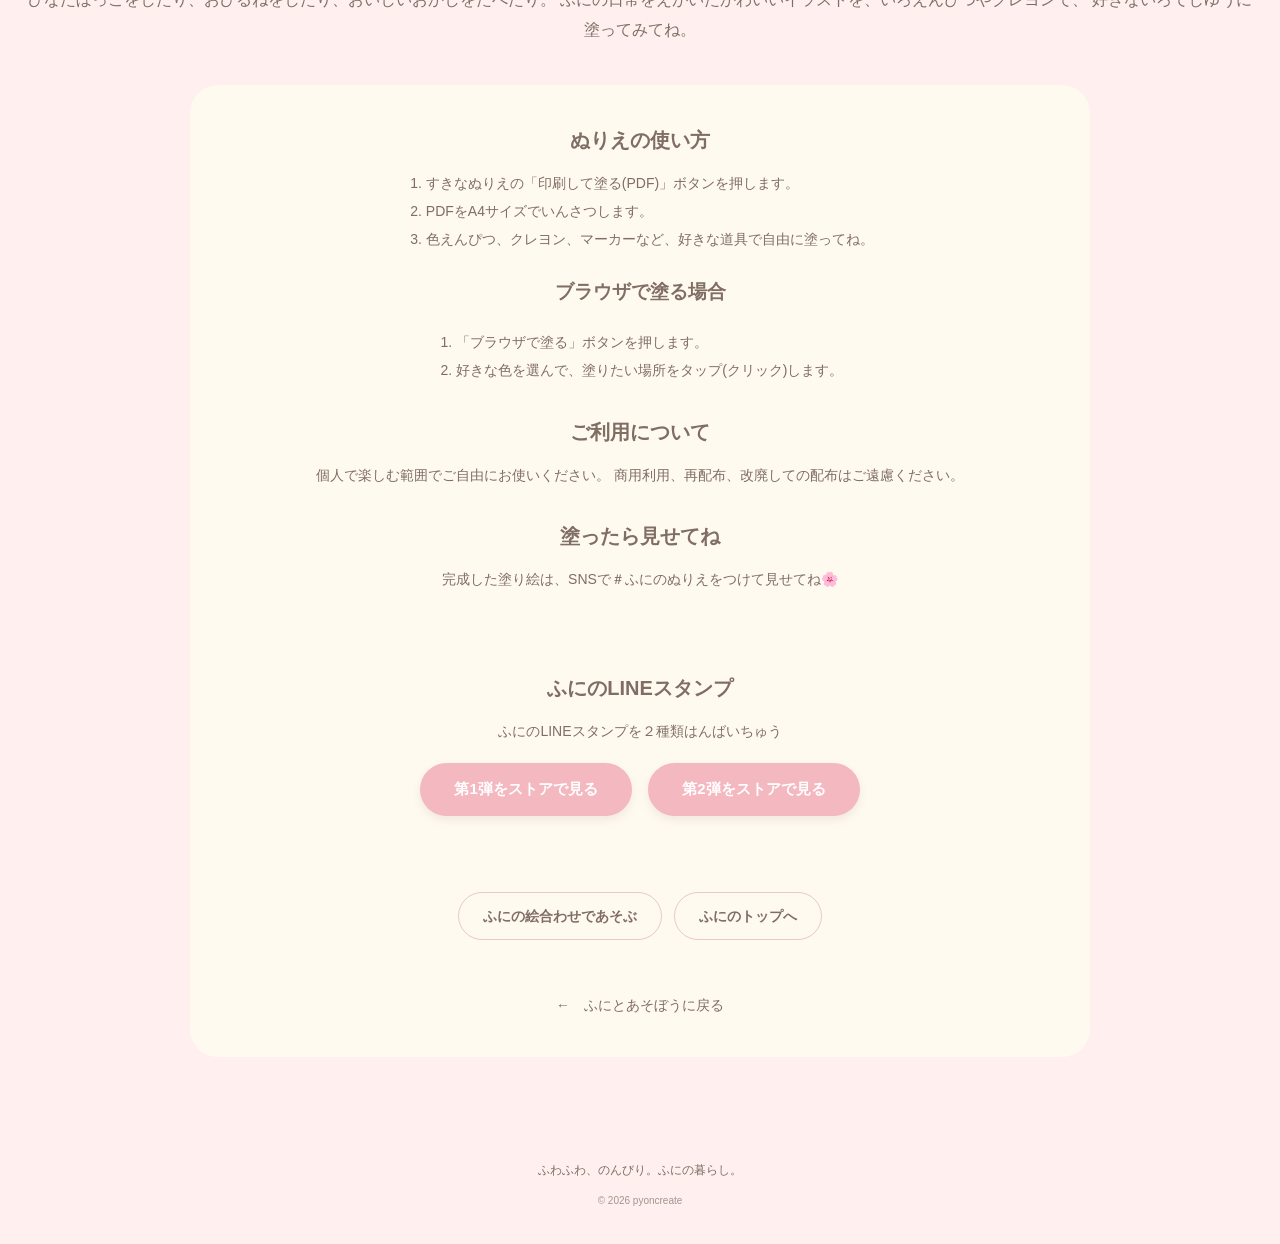
==== commit 08cb2f08: "Add files via upload" ====
--- a/coloring.html
+++ b/coloring.html
@@ -6,7 +6,7 @@
   <meta name="viewport" content="width=device-width,initial-scale=1.0">
 
   <title>ふにのぬりえ｜FUNI COLORING BOOK | 無料で印刷できるかわいいぬりえ</title>
-  <meta name="description" content="ふにのかわいいぬりえをむりょうでダウンロード。好きないろでふにを彩ってね。">
+  <meta name="description" content="ふにのかわいいぬりえをむりょうで。A4のPDFをダウンロードして印刷するのも、スマホやパソコンのブラウザでそのまま塗るのもOK🌸好きないろでふにを彩ってね。">
 
   <link rel="canonical" href="https://pyoncreate.github.io/funi/coloring.html">
 
@@ -39,26 +39,39 @@
   <!-- タイトル -->
   <div class="coloring-intro">
     <p class="section-label">FUNI COLORING BOOK</p>
-    <h1>ふにのぬりえ (むりょう・いんさつOK)</h1>
+    <h1>ふにのぬりえ (いんさつでもブラウザでも塗れる)</h1>
     <p class="coloring-description">
       ふにのぬりえへようこそ。
-      ふわふわで、のんびり屋のキャラクター「ふに」といっしょに、ぬりえを楽しんでみよう。
-      A4サイズのPDFなので、おうちのプリンターですぐいんさつできます。
+      ふわふわで、のんびりやさんのふにといっしょに、ぬりえを楽しんでみよう。
       ひなたぼっこをしたり、おひるねをしたり、おいしいおかしをたべたり。
-      ふにの日常をえがいたかわいいイラストをいろえんぴつやクレヨンで、
+      ふにの日常をえがいたかわいいイラストを
       好きないろでじゆうに塗ってみてね。
     </p>
   </div>
 
-  <!--ブラウザで塗る-->
-  <div class="coloring-online">
-    <a href="paint.html" class="coloring-download">ブラウザで塗ってみる → </a>
-    <p>アプリ不要・スマホでもOK</p>
-  </div>
-    
+  <!--どっちで塗る-->
+  <section class="coloring-choice"aria-labeledby="choice-title">
+    <h2 id="choice-title">どっちで塗る？</h2>
+    <div class="coloring-choice__grid">
+        
+      <a href="#list" class= "coloring-choice__item coloring-choice__item--print">
+          <span class="coloring-choice__icon" aria-hiddnen="true">🖨️</span>
+          <span class="coloring-choice__name">印刷して塗る</span>
+          <span class="coloring-choice__desc">えんぴつ・くれよんで<br>A4のPDFをおうちで印刷</span>
+          <span class="coloring-choice__go">ぬりえを選ぶ ↓</span>
+      </a>
+
+      <a href="paint.html" class="coloring-choice__item coloring-choice__item--browser">
+          <span class="coloring-choice__icon" aria-hiddnen="true">🎨</span>
+          <span class="coloring-choice__name">ブラウザで塗る</span>
+          <span class="coloring-choice__desc">アプリ不要・スマホでもOK<br>そのまま今すぐ塗れる</span>
+          <span class="coloring-choice__go">今すぐ塗る ↓</span>
+      </a>
+    </div>
+  </section>
 
   <!-- ぬりえ一覧 -->
-  <section class="coloring-list">
+  <section class="coloring-list" id="list">
 
     <article class="coloring-item">
       
@@ -79,17 +92,21 @@
           すやすやおひるね。
         </p>
 
-        <a href="downloads/coloring-01-hinatabokko.pdf"
-          class="coloring-download"
+        <div class="coloring-actions">
+          <a href="paint.html#hinatabokko"
+          class="coloring-download coloring-download--browser">
+          🎨ブラウザで塗る
+          <small>アプリ不要・スマホでもOK</small>
+          </a>
+
+          <a href="downloads/coloring-01-hinatabokko.pdf"
+          class="coloring-download coloring-download--print"
           target="_blank"
           rel="noopener noreferrer">
-          「ひなたぼっこふに」のPDFをダウンロード ↓
-        </a>
-
-        <p class="coloring-note">
-            A4サイズ・PDF形式
-        </p>
-
+          🖨️印刷して塗る(PDF)
+          <small>「ひなたぼっこふに」のPDFをダウンロード ↓ </small>
+          </a>
+        </div>
       </div>
     </article>
 
@@ -113,19 +130,39 @@
           ふにがひょっこりこんにちは。
         </p>
 
+        <div class="coloring-actions">
+          <a href="paint.html#pocket-funi"
+          class="coloring-download coloring-download--browser">
+          🎨ブラウザで塗る
+          <small>アプリ不要・スマホでもOK</small>
+          </a>
+
         <a href="downloads/coloring-02-pocket-funi.pdf"
-          class="coloring-download"
+          class="coloring-download coloring-download--print"
           target="_blank"
           rel="noopener noreferrer">
-          「ぽけっとふに」のPDFをダウンロード ↓
+          🖨️印刷して塗る(PDF)
+          <small>「ぽけっとふに」A4サイズ</small>
         </a>
-
-        <p class="coloring-note">
-            A4サイズ・PDF形式
-        </p>
+        </div>
       </div>
     </article>
-
+  </section>
+
+  <!-- ふにのぬりえについて(もとの導入文。検索キーワードを含む説明) -->
+  <section class="coloring-about">
+    <h2>ふにのぬりえについて</h2>
+    <p>
+      ふにのぬりえへようこそ。
+      ふわふわで、のんびり屋のキャラクター「ふに」といっしょに、ぬりえを楽しんでみよう。
+      A4サイズのPDFなので、おうちのプリンターですぐいんさつできます。
+      ブラウザで塗るなら、アプリのインストールは不要。スマホでもパソコンでも、すぐに塗れます。
+    </p>
+    <p>
+      ひなたぼっこをしたり、おひるねをしたり、おいしいおかしをたべたり。
+      ふにの日常をえがいたかわいいイラストを、いろえんぴつやクレヨンで、
+      好きないろでじゆうに塗ってみてね。
+    </p>
   </section>
 
   <!--使い方・ご利用について-->
@@ -134,9 +171,15 @@
     
     <h2>ぬりえの使い方</h2>
     <ol>
-      <li>すきなぬりえの「ダウンロード」ボタンを押します。</li>
+      <li>すきなぬりえの「印刷して塗る(PDF)」ボタンを押します。</li>
       <li>PDFをA4サイズでいんさつします。</li>
       <li>色えんぴつ、クレヨン、マーカーなど、好きな道具で自由に塗ってね。</li>
+    </ol>
+
+    <h3>ブラウザで塗る場合</h3>
+    <ol>
+      <li>「ブラウザで塗る」ボタンを押します。</li>
+      <li>好きな色を選んで、塗りたい場所をタップ(クリック)します。</li>
     </ol>
 
     <h2>ご利用について</h2>
@@ -166,7 +209,7 @@
         rel="noopener noreferrer">
         第2弾をストアで見る
       </a>
-    </section>
+  </section>
 
 
   <!-- ほかのページへ -->
@@ -191,4 +234,4 @@
   </footer>
 
 </body>
-</html>
+</html>
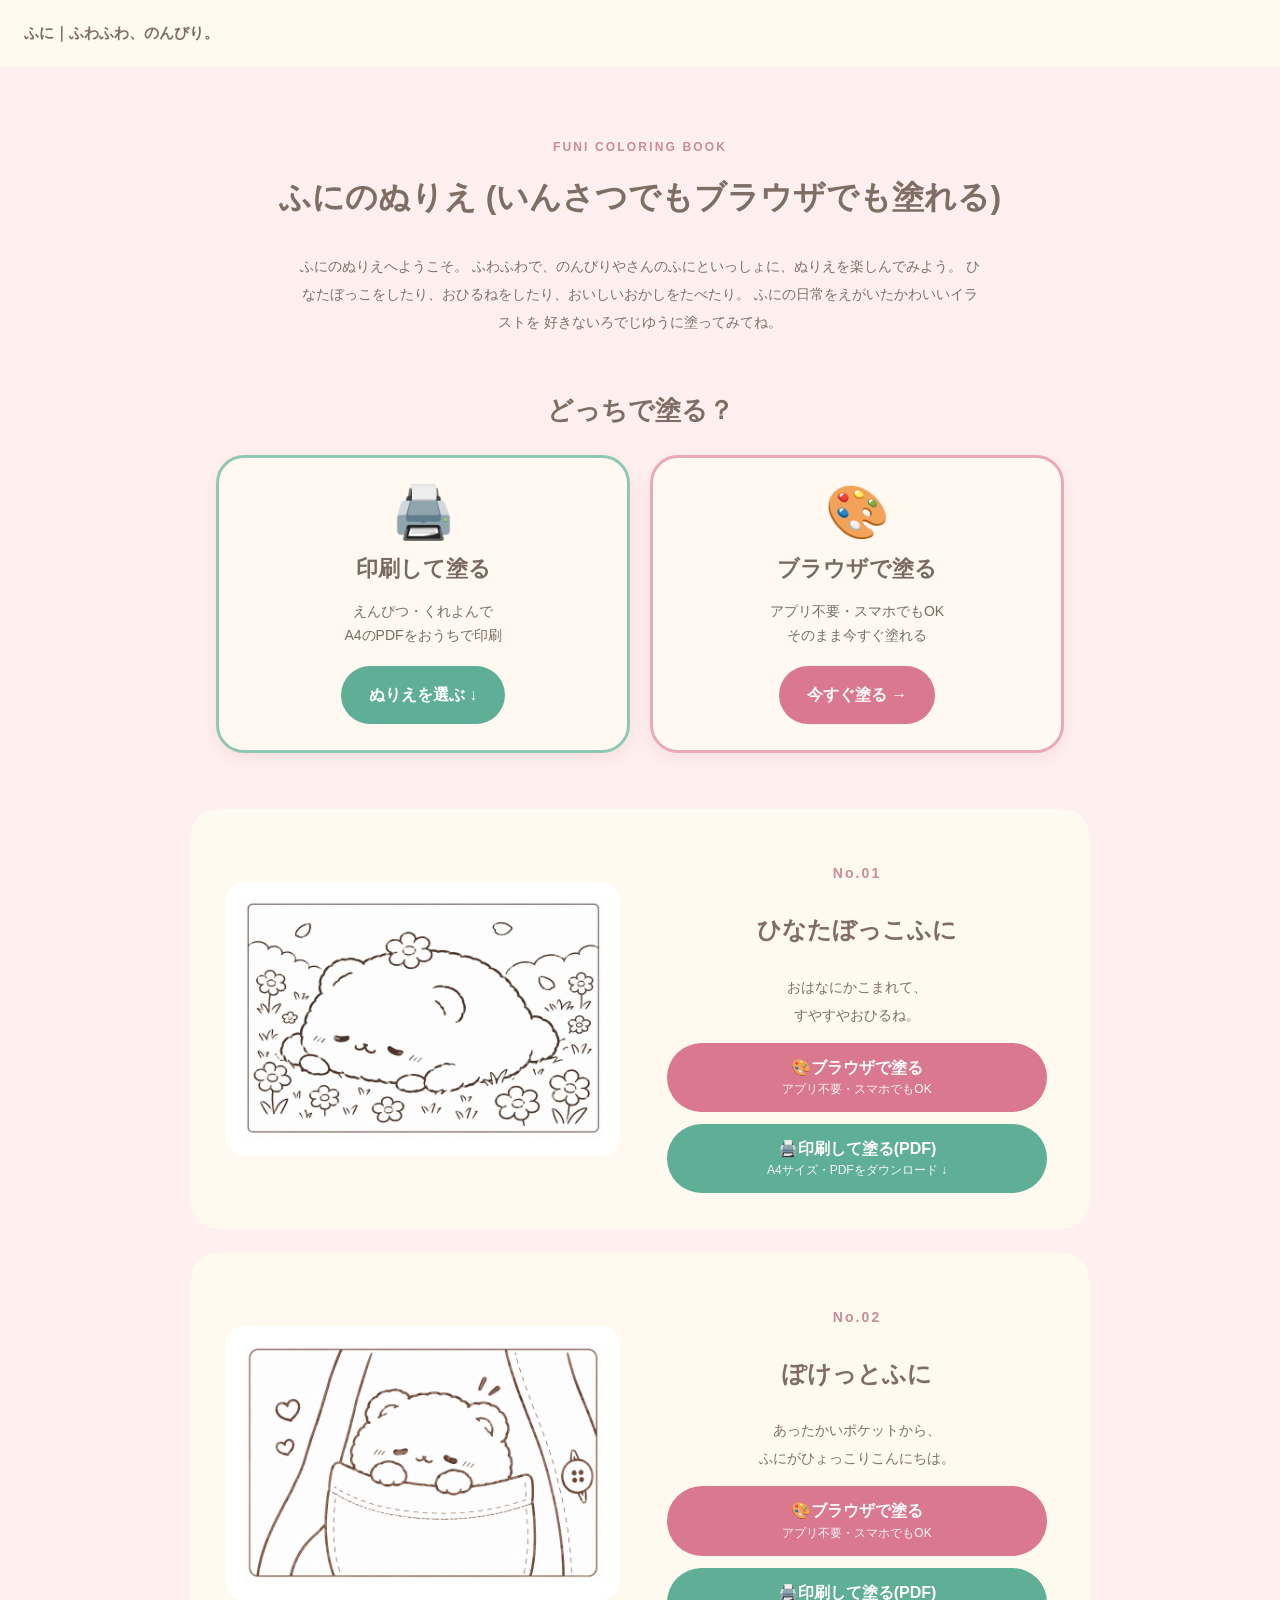
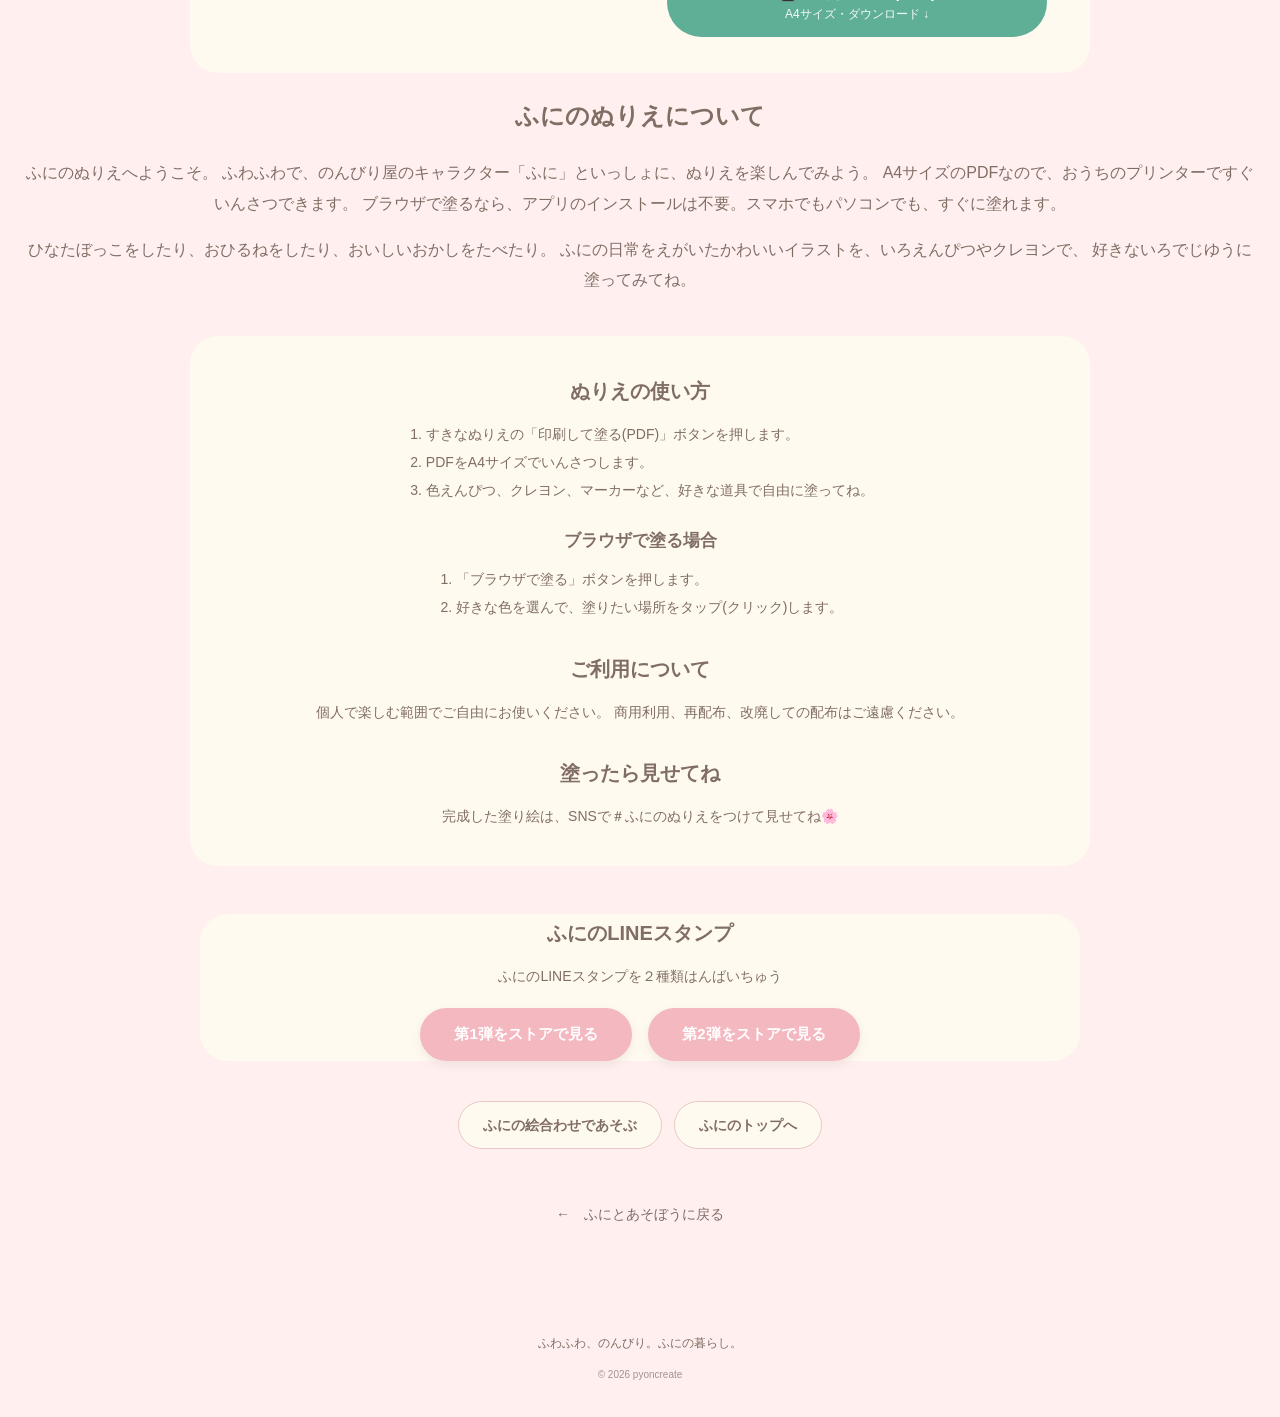
==== commit fa672d3e: "Add files via upload" ====
--- a/coloring.html
+++ b/coloring.html
@@ -23,7 +23,143 @@
 
 </head>
 
-
+ <!-- このページ専用のCSS(「どっちで塗る?」カード・ボタン・LINEスタンプ枠)
+       extra.css より後ろに置いているので、こちらが優先されます -->
+  <style>
+    .coloring-page {
+      --fc-card: #fff9f2;
+      --fc-text: #7a6a60;
+      --fc-pink: #e9a9b7;
+      --fc-pink-deep: #d9788f;
+      --fc-mint: #8fc9b5;
+      --fc-mint-deep: #5fae96;
+    }
+
+    /* ---- どっちで塗る? ---- */
+    .coloring-page .coloring-choice {
+      width: 100%;
+      max-width: 880px;
+      margin: 0 auto 56px;
+      padding: 0 16px;
+      box-sizing: border-box;
+      text-align: center;
+    }
+
+    .coloring-page .coloring-choice h2 {
+      font-size: clamp(20px, 4.5vw, 26px);
+      margin: 0 0 20px;
+    }
+
+    .coloring-page .coloring-choice__grid {
+      display: grid;
+      grid-template-columns: 1fr 1fr;
+      gap: 20px;
+    }
+
+    .coloring-page a.coloring-choice__item {
+      display: flex;
+      flex-direction: column;
+      align-items: center;
+      gap: 10px;
+      padding: 28px 20px 26px;
+      background: var(--fc-card);
+      border: 3px solid transparent;
+      border-radius: 28px;
+      color: var(--fc-text);
+      text-decoration: none;
+      box-shadow: 0 6px 18px rgba(201, 127, 146, .15);
+      transition: transform .15s, box-shadow .15s;
+    }
+
+    .coloring-page a.coloring-choice__item:visited {
+      color: var(--fc-text);
+    }
+
+    .coloring-page a.coloring-choice__item:hover {
+      transform: translateY(-3px);
+      box-shadow: 0 10px 24px rgba(201, 127, 146, .25);
+    }
+
+    .coloring-page .coloring-choice__icon { font-size: 52px; line-height: 1; }
+    .coloring-page .coloring-choice__name { font-size: 22px; font-weight: bold; }
+    .coloring-page .coloring-choice__desc { font-size: 14px; line-height: 1.7; }
+
+    .coloring-page .coloring-choice__go {
+      margin-top: 8px;
+      padding: 14px 28px;
+      border-radius: 999px;
+      color: #fff;
+      font-weight: bold;
+      font-size: 16px;
+    }
+
+    .coloring-page a.coloring-choice__item--print   { border-color: var(--fc-mint); }
+    .coloring-page a.coloring-choice__item--print   .coloring-choice__go { background: var(--fc-mint-deep); }
+    .coloring-page a.coloring-choice__item--browser { border-color: var(--fc-pink); }
+    .coloring-page a.coloring-choice__item--browser .coloring-choice__go { background: var(--fc-pink-deep); }
+
+    /* ---- 各ぬりえのボタン(同じ幅・同じ重さで縦に並べる) ---- */
+    .coloring-page .coloring-list {
+      scroll-margin-top: 16px;
+    }
+
+    .coloring-page .coloring-actions {
+      display: flex;
+      flex-direction: column;
+      align-items: center;
+      gap: 12px;
+    }
+
+    .coloring-page .coloring-actions .coloring-download {
+      display: block;
+      box-sizing: border-box;
+      width: 100%;
+      max-width: 380px;
+      margin: 0;
+      padding: 14px 20px;
+      border-radius: 999px;
+      color: #fff;
+      font-size: 16px;
+      font-weight: bold;
+      line-height: 1.4;
+      text-align: center;
+      text-decoration: none;
+      white-space: normal;
+    }
+
+    .coloring-page .coloring-actions .coloring-download small {
+      display: block;
+      margin-top: 2px;
+      font-size: 12px;
+      font-weight: normal;
+      opacity: .95;
+    }
+
+    .coloring-page .coloring-actions .coloring-download--browser { background: var(--fc-pink-deep); }
+    .coloring-page .coloring-actions .coloring-download--print   { background: var(--fc-mint-deep); }
+
+    /* ---- 使い方エリアの小見出し ---- */
+    .coloring-page .coloring-guide h3 {
+      font-size: 1.05em;
+      margin: 20px 0 8px;
+    }
+
+    /* ---- LINEスタンプ(クリーム色の枠の外に、別エリアとして置く) ---- */
+    .coloring-page .coloring-sticker {
+      width: 100%;
+      max-width: 880px;
+      margin: 48px auto 0;
+      padding: 0 16px;
+      box-sizing: border-box;
+      text-align: center;
+    }
+
+    @media (max-width: 640px) {
+      .coloring-page .coloring-choice__grid { grid-template-columns: 1fr; }
+    }
+  </style>
+
+</head>
 
 <body>
 
@@ -50,22 +186,22 @@
   </div>
 
   <!--どっちで塗る-->
-  <section class="coloring-choice"aria-labeledby="choice-title">
+  <section class="coloring-choice" aria-labelledby="choice-title">
     <h2 id="choice-title">どっちで塗る？</h2>
     <div class="coloring-choice__grid">
         
       <a href="#list" class= "coloring-choice__item coloring-choice__item--print">
-          <span class="coloring-choice__icon" aria-hiddnen="true">🖨️</span>
-          <span class="coloring-choice__name">印刷して塗る</span>
-          <span class="coloring-choice__desc">えんぴつ・くれよんで<br>A4のPDFをおうちで印刷</span>
-          <span class="coloring-choice__go">ぬりえを選ぶ ↓</span>
+        <span class="coloring-choice__icon" aria-hidden="true">🖨️</span>
+        <span class="coloring-choice__name">印刷して塗る</span>
+        <span class="coloring-choice__desc">えんぴつ・くれよんで<br>A4のPDFをおうちで印刷</span>
+        <span class="coloring-choice__go">ぬりえを選ぶ ↓</span>
       </a>
 
       <a href="paint.html" class="coloring-choice__item coloring-choice__item--browser">
-          <span class="coloring-choice__icon" aria-hiddnen="true">🎨</span>
-          <span class="coloring-choice__name">ブラウザで塗る</span>
-          <span class="coloring-choice__desc">アプリ不要・スマホでもOK<br>そのまま今すぐ塗れる</span>
-          <span class="coloring-choice__go">今すぐ塗る ↓</span>
+        <span class="coloring-choice__icon" aria-hidden="true">🎨</span>
+        <span class="coloring-choice__name">ブラウザで塗る</span>
+        <span class="coloring-choice__desc">アプリ不要・スマホでもOK<br>そのまま今すぐ塗れる</span>
+        <span class="coloring-choice__go">今すぐ塗る →</span>
       </a>
     </div>
   </section>
@@ -78,7 +214,7 @@
       <div class="coloring-image">
         <img
           src="images/coloring-01-hinatabokko.png"
-          alt="お花に囲まれて、ひなたぼっこをしながらお昼寝するのふにのぬりえ(線画)">
+          alt="お花に囲まれて、ひなたぼっこをしながらお昼寝するふにのぬりえ(線画)">
       </div>
 
       <div class="coloring-info">
@@ -104,7 +240,7 @@
           target="_blank"
           rel="noopener noreferrer">
           🖨️印刷して塗る(PDF)
-          <small>「ひなたぼっこふに」のPDFをダウンロード ↓ </small>
+          <small>A4サイズ・PDFをダウンロード ↓ </small>
           </a>
         </div>
       </div>
@@ -137,13 +273,13 @@
           <small>アプリ不要・スマホでもOK</small>
           </a>
 
-        <a href="downloads/coloring-02-pocket-funi.pdf"
+          <a href="downloads/coloring-02-pocket-funi.pdf"
           class="coloring-download coloring-download--print"
           target="_blank"
           rel="noopener noreferrer">
           🖨️印刷して塗る(PDF)
-          <small>「ぽけっとふに」A4サイズ</small>
-        </a>
+          <small>A4サイズ・ダウンロード ↓</small>
+          </a>
         </div>
       </div>
     </article>
@@ -191,24 +327,25 @@
     <h2>塗ったら見せてね</h2>
     <p>完成した塗り絵は、SNSで＃ふにのぬりえをつけて見せてね🌸
     </p>
-    
-    <!--LINE スタンプ　-->
-    <section class="coloring-sticker">
-      <h2>ふにのLINEスタンプ</h2>
-      <p>ふにのLINEスタンプを２種類はんばいちゅう</p>
-      <a href="https://store.line.me/stickershop/product/34119301/ja"
-        class="line-button"
-        target="_blank"
-        rel="noopener noreferrer">
-        第1弾をストアで見る
-      </a>
-
-      <a href="https://store.line.me./stickershop/product/36835788/ja"
-        class="line-button"
-        target="_blank"
-        rel="noopener noreferrer">
-        第2弾をストアで見る
-      </a>
+  </section>
+
+  <!--LINE スタンプ　-->
+  <section class="coloring-sticker">
+    <h2>ふにのLINEスタンプ</h2>
+    <p>ふにのLINEスタンプを２種類はんばいちゅう</p>
+    <a href="https://store.line.me/stickershop/product/34119301/ja"
+      class="line-button"
+      target="_blank"
+      rel="noopener noreferrer">
+      第1弾をストアで見る
+    </a>
+
+    <a href="https://store.line.me./stickershop/product/36835788/ja"
+      class="line-button"
+      target="_blank"
+      rel="noopener noreferrer">
+      第2弾をストアで見る
+    </a>
   </section>
 
 
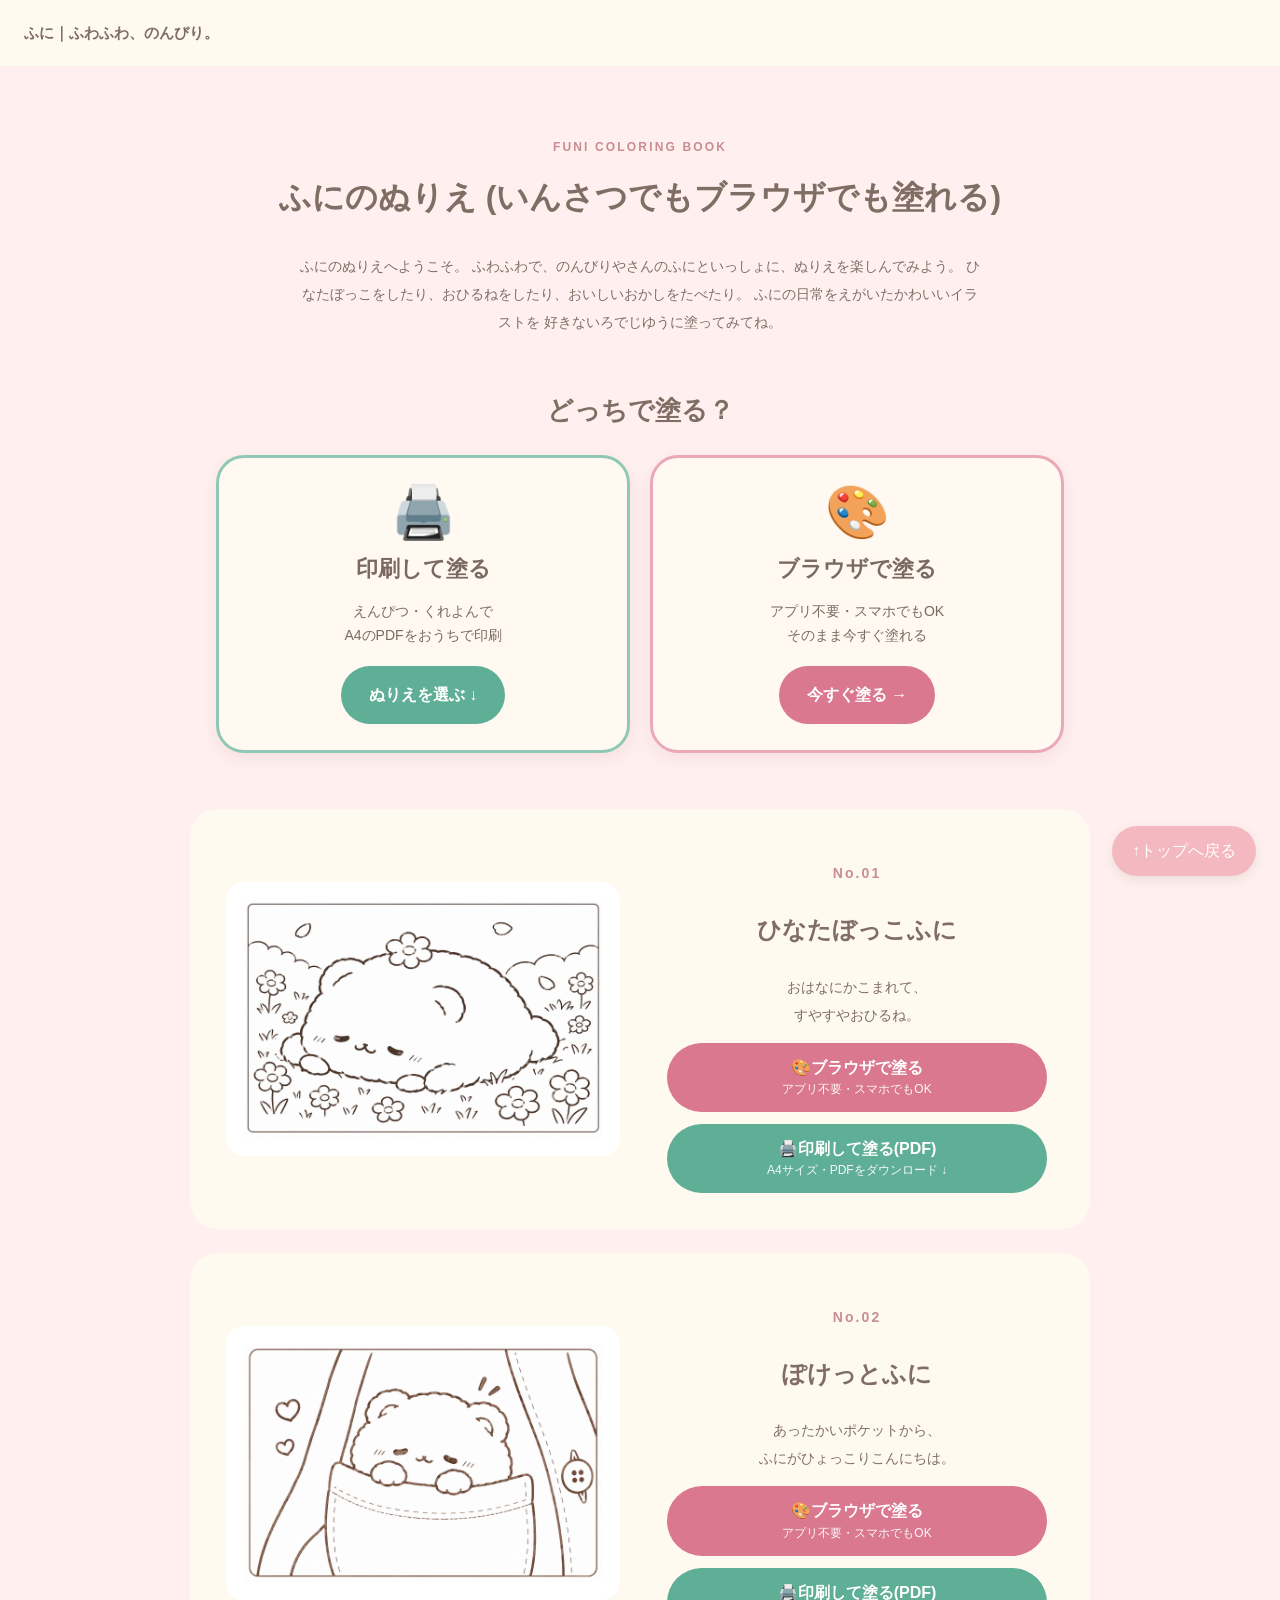
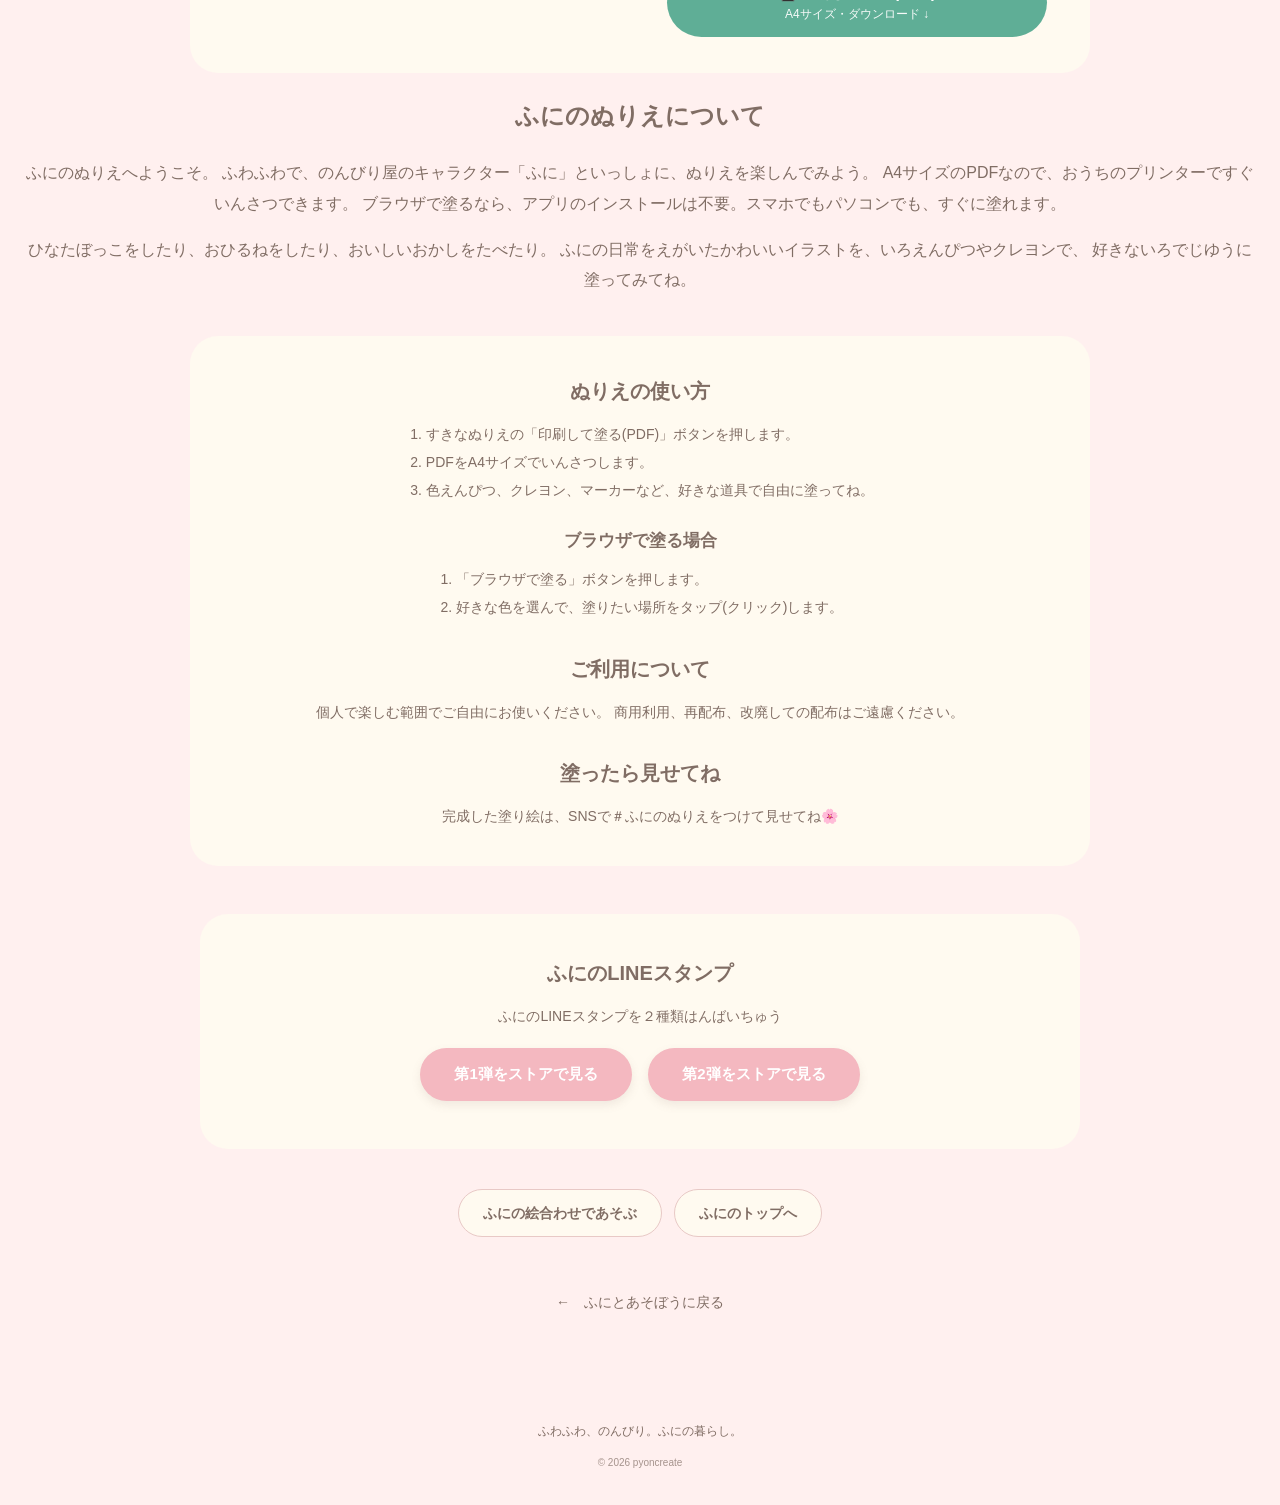
==== commit acc6312f: "Add files via upload" ====
--- a/coloring.html
+++ b/coloring.html
@@ -149,7 +149,7 @@
       width: 100%;
       max-width: 880px;
       margin: 48px auto 0;
-      padding: 0 16px;
+      padding: 40px 24px 48px;
       box-sizing: border-box;
       text-align: center;
     }
@@ -370,5 +370,9 @@
     <small>&copy; 2026 pyoncreate</small>
   </footer>
 
+  <a href="#" class="back-to-top" aria-label="ページのトップへ戻る">
+        ↑トップへ戻る
+  </a>
+
 </body>
 </html>
